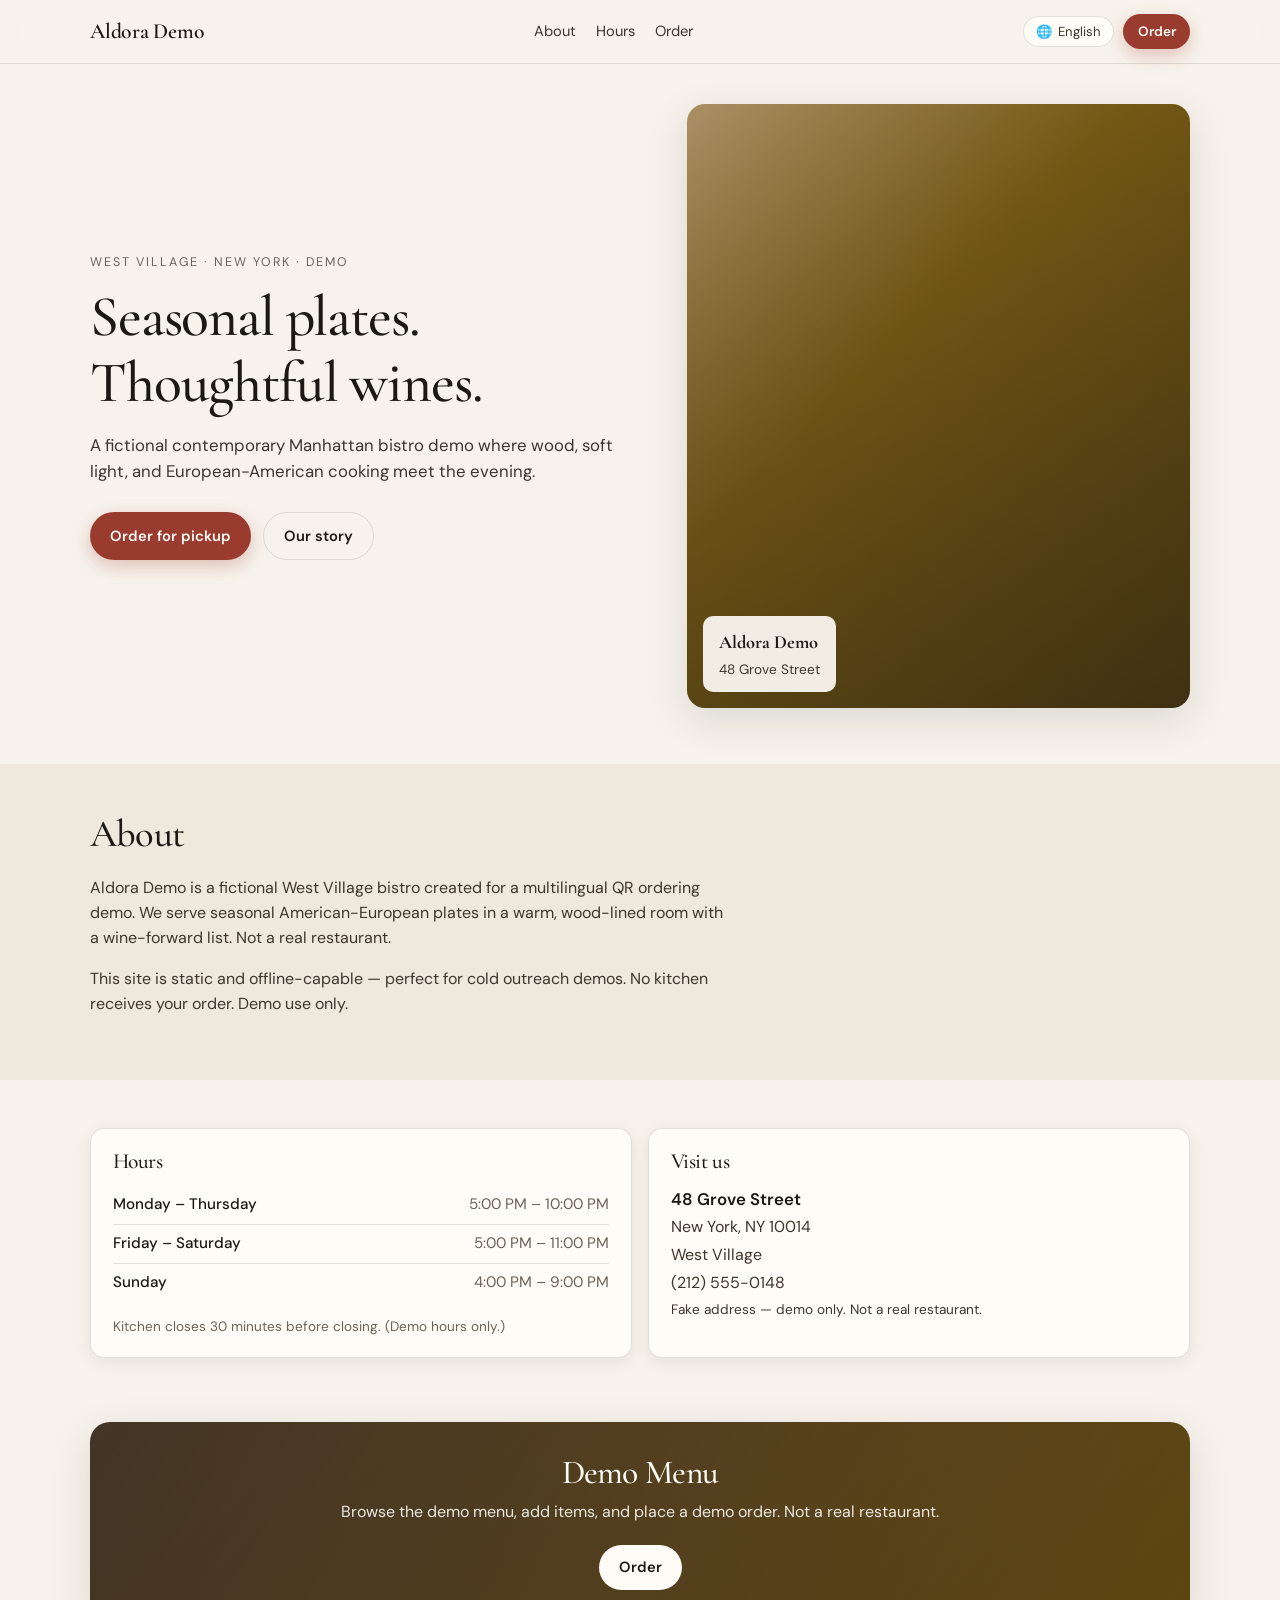
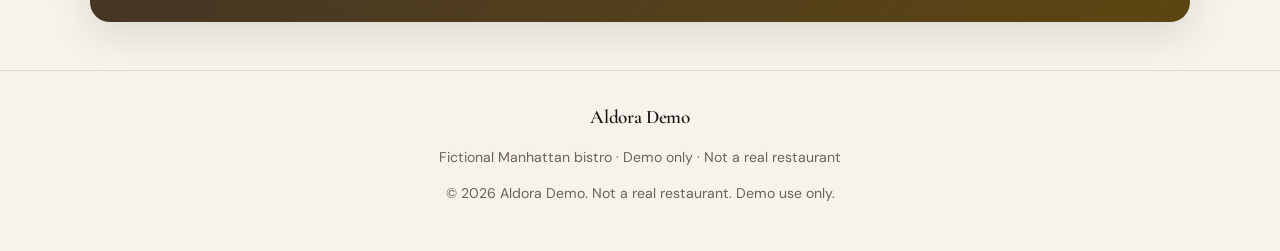
==== index.html @ 65ff81cb "Add Aldora Demo western restaurant QR order preview" ====
<!DOCTYPE html>
<html lang="en">
  <head>
    <meta charset="UTF-8" />
    <meta name="viewport" content="width=device-width, initial-scale=1, viewport-fit=cover" />
    <meta name="description" content="Aldora Demo — fictional Manhattan bistro demo. Seasonal American-European plates, wine-forward. Multilingual QR ordering demo. Not a real restaurant." />
    <title>Aldora Demo — Manhattan Bistro Demo</title>
    <link rel="preconnect" href="https://fonts.googleapis.com" />
    <link rel="preconnect" href="https://fonts.gstatic.com" crossorigin />
    <link href="https://fonts.googleapis.com/css2?family=Cormorant+Garamond:wght@500;600;700&family=DM+Sans:ital,opsz,wght@0,9..40,400;0,9..40,500;0,9..40,600;0,9..40,700;1,9..40,400&display=swap" rel="stylesheet" />
    <link rel="stylesheet" href="styles.css" />
  </head>
  <body data-title-key="meta.title">
    <header class="site-header">
      <div class="container">
        <a class="brand" href="index.html" data-i18n="nav.brand">Aldora Demo</a>
        <nav class="nav-links" aria-label="Primary">
          <a href="#about" data-i18n="nav.about">About</a>
          <a href="#hours" data-i18n="nav.hours">Hours</a>
          <a href="order.html" data-i18n="nav.order">Order</a>
        </nav>
        <div class="header-actions">
          <div class="lang-switcher">
            <button type="button" class="lang-toggle" data-lang-toggle aria-haspopup="listbox">
              <span aria-hidden="true">🌐</span>
              <span data-lang-current>English</span>
            </button>
            <div class="lang-menu" role="listbox">
              <button type="button" data-lang="en" role="option">English</button>
              <button type="button" data-lang="zh" role="option">中文</button>
              <button type="button" data-lang="ko" role="option">한국어</button>
              <button type="button" data-lang="fr" role="option">Français</button>
            </div>
          </div>
          <a class="btn btn-primary btn-sm" href="order.html" data-i18n="nav.order">Order</a>
        </div>
      </div>
    </header>

    <main>
      <section class="hero">
        <div class="container hero-grid">
          <div>
            <p class="hero-eyebrow" data-i18n="hero.eyebrow">West Village · New York · Demo</p>
            <h1 data-i18n="hero.title">Seasonal plates. Thoughtful wines.</h1>
            <p class="hero-sub" data-i18n="hero.subtitle">
              A fictional contemporary Manhattan bistro demo where wood, soft light, and European-American cooking meet the evening.
            </p>
            <div class="hero-ctas">
              <a class="btn btn-primary" href="order.html" data-i18n="hero.cta">Order for pickup</a>
              <a class="btn btn-secondary" href="#about" data-i18n="hero.secondary">Our story</a>
            </div>
          </div>
          <div class="hero-visual" aria-hidden="true">
            <img
              src="https://images.unsplash.com/photo-1414235077428-338989a2e8c0?w=800&h=1000&fit=crop&q=80"
              alt=""
              onerror="this.style.display='none'"
            />
            <div class="hero-badge">
              <strong data-i18n="nav.brand">Aldora Demo</strong>
              <span>48 Grove Street</span>
            </div>
          </div>
        </div>
      </section>

      <section class="section section-alt" id="about">
        <div class="container">
          <h2 class="section-title" data-i18n="about.title">About</h2>
          <p class="lead" data-i18n="about.p1">
            Aldora Demo is a fictional West Village bistro created for a multilingual QR ordering demo. We serve seasonal American-European plates in a warm, wood-lined room with a wine-forward list. Not a real restaurant.
          </p>
          <p class="lead" data-i18n="about.p2">
            This site is static and offline-capable — perfect for cold outreach demos. No kitchen receives your order. Demo use only.
          </p>
        </div>
      </section>

      <section class="section" id="hours">
        <div class="container cards-2">
          <div class="info-card">
            <h3 data-i18n="hours.title">Hours</h3>
            <ul class="hours-list">
              <li>
                <span class="day" data-i18n="hours.monThu">Monday – Thursday</span>
                <span class="time" data-i18n="hours.monThuTime">5:00 PM – 10:00 PM</span>
              </li>
              <li>
                <span class="day" data-i18n="hours.friSat">Friday – Saturday</span>
                <span class="time" data-i18n="hours.friSatTime">5:00 PM – 11:00 PM</span>
              </li>
              <li>
                <span class="day" data-i18n="hours.sun">Sunday</span>
                <span class="time" data-i18n="hours.sunTime">4:00 PM – 9:00 PM</span>
              </li>
            </ul>
            <p class="note" data-i18n="hours.note">Kitchen closes 30 minutes before closing. (Demo hours only.)</p>
          </div>
          <div class="info-card address-block" id="visit">
            <h3 data-i18n="location.title">Visit us</h3>
            <p class="street" data-i18n="location.address">48 Grove Street</p>
            <p data-i18n="location.city">New York, NY 10014</p>
            <p data-i18n="location.neighborhood">West Village</p>
            <p data-i18n="location.phone">(212) 555-0148</p>
            <p class="note" data-i18n="location.disclaimer">Fake address — demo only. Not a real restaurant.</p>
          </div>
        </div>
      </section>

      <section class="container">
        <div class="cta-band">
          <h2 data-i18n="orderPage.title">Demo Menu</h2>
          <p data-i18n="orderPage.subtitle">Browse the demo menu, add items, and place a demo order. Not a real restaurant.</p>
          <a class="btn btn-primary" href="order.html" data-i18n="nav.order">Order</a>
        </div>
      </section>
    </main>

    <footer class="site-footer">
      <div class="container">
        <span class="brand" data-i18n="nav.brand">Aldora Demo</span>
        <p data-i18n="footer.tagline">Fictional Manhattan bistro · Demo only · Not a real restaurant</p>
        <p data-i18n="footer.rights">© 2026 Aldora Demo. Not a real restaurant. Demo use only.</p>
      </div>
    </footer>

    <script src="i18n.js"></script>
    <script src="app.js"></script>
  </body>
</html>
---- styles.css ----
/* Aldora Demo — elegant warm neutrals, mobile-first */
:root {
  --cream: #f7f3ec;
  --cream-dark: #efe8dc;
  --sand: #e4d9c8;
  --wood: #8b6914;
  --wood-deep: #5c4510;
  --ink: #1c1814;
  --ink-soft: #3d362e;
  --muted: #6b6258;
  --line: rgba(28, 24, 20, 0.12);
  --white: #fffcf7;
  --accent: #9a3b2f;
  --accent-hover: #7d2f25;
  --success: #2f5d3a;
  --shadow: 0 12px 40px rgba(28, 24, 20, 0.12);
  --shadow-sm: 0 4px 16px rgba(28, 24, 20, 0.08);
  --radius: 14px;
  --radius-sm: 10px;
  --font-serif: "Cormorant Garamond", "Times New Roman", Georgia, serif;
  --font-sans: "DM Sans", system-ui, -apple-system, Segoe UI, Roboto, sans-serif;
  --header-h: 64px;
  --safe-bottom: env(safe-area-inset-bottom, 0px);
}

*,
*::before,
*::after {
  box-sizing: border-box;
}

html {
  scroll-behavior: smooth;
}

body {
  margin: 0;
  font-family: var(--font-sans);
  font-size: 16px;
  line-height: 1.55;
  color: var(--ink);
  background: var(--cream);
  -webkit-font-smoothing: antialiased;
}

img {
  max-width: 100%;
  display: block;
}

a {
  color: inherit;
  text-decoration: none;
}

button {
  font-family: inherit;
  cursor: pointer;
}

h1,
h2,
h3,
.serif {
  font-family: var(--font-serif);
  font-weight: 500;
  letter-spacing: -0.02em;
  line-height: 1.15;
}

.container {
  width: min(1100px, calc(100% - 2rem));
  margin-inline: auto;
}

/* Header */
.site-header {
  position: sticky;
  top: 0;
  z-index: 40;
  height: var(--header-h);
  display: flex;
  align-items: center;
  background: rgba(247, 243, 236, 0.88);
  backdrop-filter: blur(12px);
  border-bottom: 1px solid var(--line);
}

.site-header .container {
  display: flex;
  align-items: center;
  justify-content: space-between;
  gap: 1rem;
  width: min(1100px, calc(100% - 2rem));
}

.brand {
  font-family: var(--font-serif);
  font-size: 1.35rem;
  font-weight: 600;
  letter-spacing: -0.01em;
  color: var(--ink);
}

.brand span {
  color: var(--accent);
}

.nav-links {
  display: none;
  gap: 1.25rem;
  align-items: center;
  font-size: 0.92rem;
  color: var(--ink-soft);
}

.nav-links a:hover {
  color: var(--accent);
}

.header-actions {
  display: flex;
  align-items: center;
  gap: 0.6rem;
}

.btn {
  display: inline-flex;
  align-items: center;
  justify-content: center;
  gap: 0.4rem;
  border: none;
  border-radius: 999px;
  padding: 0.7rem 1.25rem;
  font-size: 0.92rem;
  font-weight: 600;
  transition: transform 0.15s ease, background 0.15s ease, box-shadow 0.15s ease;
}

.btn:active {
  transform: scale(0.98);
}

.btn-primary {
  background: var(--accent);
  color: var(--white);
  box-shadow: 0 6px 18px rgba(154, 59, 47, 0.28);
}

.btn-primary:hover {
  background: var(--accent-hover);
}

.btn-secondary {
  background: transparent;
  color: var(--ink);
  border: 1px solid var(--line);
}

.btn-secondary:hover {
  background: var(--cream-dark);
}

.btn-ghost {
  background: transparent;
  color: var(--ink-soft);
  padding: 0.5rem 0.75rem;
}

.btn-sm {
  padding: 0.45rem 0.9rem;
  font-size: 0.85rem;
}

.btn:disabled {
  opacity: 0.45;
  cursor: not-allowed;
  transform: none;
}

/* Language switcher */
.lang-switcher {
  position: relative;
}

.lang-toggle {
  display: inline-flex;
  align-items: center;
  gap: 0.35rem;
  border: 1px solid var(--line);
  background: var(--white);
  border-radius: 999px;
  padding: 0.4rem 0.75rem;
  font-size: 0.82rem;
  color: var(--ink-soft);
}

.lang-toggle:hover {
  border-color: var(--sand);
}

.lang-menu {
  display: none;
  position: absolute;
  right: 0;
  top: calc(100% + 6px);
  min-width: 140px;
  background: var(--white);
  border: 1px solid var(--line);
  border-radius: var(--radius-sm);
  box-shadow: var(--shadow-sm);
  padding: 0.35rem;
  z-index: 50;
}

.lang-menu.is-open {
  display: block;
}

.lang-menu button {
  width: 100%;
  text-align: left;
  border: none;
  background: transparent;
  padding: 0.55rem 0.7rem;
  border-radius: 8px;
  font-size: 0.88rem;
  color: var(--ink);
}

.lang-menu button:hover,
.lang-menu button.is-active {
  background: var(--cream-dark);
  color: var(--accent);
}

/* Hero */
.hero {
  position: relative;
  padding: 2.5rem 0 3.5rem;
  overflow: hidden;
}

.hero-grid {
  display: grid;
  gap: 2rem;
  align-items: center;
}

.hero-eyebrow {
  font-size: 0.78rem;
  text-transform: uppercase;
  letter-spacing: 0.16em;
  color: var(--muted);
  margin: 0 0 0.75rem;
}

.hero h1 {
  font-size: clamp(2.4rem, 7vw, 3.6rem);
  margin: 0 0 1rem;
  color: var(--ink);
}

.hero-sub {
  color: var(--ink-soft);
  font-size: 1.05rem;
  max-width: 34rem;
  margin: 0 0 1.75rem;
}

.hero-ctas {
  display: flex;
  flex-wrap: wrap;
  gap: 0.75rem;
}

.hero-visual {
  position: relative;
  border-radius: calc(var(--radius) + 4px);
  overflow: hidden;
  aspect-ratio: 4 / 5;
  background:
    linear-gradient(160deg, rgba(28, 24, 20, 0.15), rgba(28, 24, 20, 0.45)),
    linear-gradient(135deg, #c4a574 0%, #8b6914 40%, #5c4510 100%);
  box-shadow: var(--shadow);
}

.hero-visual img {
  width: 100%;
  height: 100%;
  object-fit: cover;
}

.hero-badge {
  position: absolute;
  left: 1rem;
  bottom: 1rem;
  background: rgba(255, 252, 247, 0.92);
  backdrop-filter: blur(8px);
  padding: 0.75rem 1rem;
  border-radius: var(--radius-sm);
  font-size: 0.85rem;
  color: var(--ink-soft);
  max-width: 12rem;
}

.hero-badge strong {
  display: block;
  font-family: var(--font-serif);
  font-size: 1.15rem;
  color: var(--ink);
  margin-bottom: 0.15rem;
}

/* Sections */
.section {
  padding: 3rem 0;
}

.section-alt {
  background: var(--cream-dark);
}

.section-title {
  font-size: clamp(1.8rem, 4vw, 2.4rem);
  margin: 0 0 1.25rem;
}

.lead {
  color: var(--ink-soft);
  max-width: 40rem;
  margin: 0 0 1rem;
}

.cards-2 {
  display: grid;
  gap: 1rem;
}

.info-card {
  background: var(--white);
  border: 1px solid var(--line);
  border-radius: var(--radius);
  padding: 1.25rem 1.35rem;
  box-shadow: var(--shadow-sm);
}

.info-card h3 {
  margin: 0 0 0.75rem;
  font-size: 1.35rem;
}

.hours-list {
  list-style: none;
  margin: 0;
  padding: 0;
}

.hours-list li {
  display: flex;
  justify-content: space-between;
  gap: 1rem;
  padding: 0.45rem 0;
  border-bottom: 1px solid var(--line);
  font-size: 0.95rem;
}

.hours-list li:last-child {
  border-bottom: none;
}

.hours-list .day {
  color: var(--ink);
  font-weight: 500;
}

.hours-list .time {
  color: var(--muted);
  text-align: right;
}

.note {
  margin: 0.85rem 0 0;
  font-size: 0.85rem;
  color: var(--muted);
}

.address-block p {
  margin: 0.2rem 0;
  color: var(--ink-soft);
}

.address-block .street {
  font-weight: 600;
  color: var(--ink);
  font-size: 1.05rem;
}

/* CTA band */
.cta-band {
  margin: 1rem 0 3rem;
  background:
    linear-gradient(120deg, rgba(28, 24, 20, 0.72), rgba(92, 69, 16, 0.55)),
    linear-gradient(135deg, #a67c52, #5c4510);
  color: var(--white);
  border-radius: calc(var(--radius) + 6px);
  padding: 2rem 1.5rem;
  text-align: center;
  box-shadow: var(--shadow);
}

.cta-band h2 {
  margin: 0 0 0.5rem;
  font-size: clamp(1.6rem, 4vw, 2.1rem);
}

.cta-band p {
  margin: 0 0 1.25rem;
  opacity: 0.9;
}

.cta-band .btn-primary {
  background: var(--white);
  color: var(--ink);
  box-shadow: none;
}

.cta-band .btn-primary:hover {
  background: var(--cream);
}

/* Footer */
.site-footer {
  border-top: 1px solid var(--line);
  padding: 2rem 0 calc(2rem + var(--safe-bottom));
  text-align: center;
  color: var(--muted);
  font-size: 0.88rem;
}

.site-footer .brand {
  display: block;
  margin-bottom: 0.35rem;
  font-size: 1.2rem;
}

/* ========== Order page ========== */
.order-header-extra {
  gap: 0.5rem;
}

.cart-fab {
  position: relative;
  border: 1px solid var(--line);
  background: var(--white);
  border-radius: 999px;
  padding: 0.45rem 0.85rem;
  font-size: 0.85rem;
  font-weight: 600;
  color: var(--ink);
  display: inline-flex;
  align-items: center;
  gap: 0.4rem;
}

.cart-badge {
  min-width: 1.35rem;
  height: 1.35rem;
  padding: 0 0.35rem;
  border-radius: 999px;
  background: var(--accent);
  color: var(--white);
  font-size: 0.72rem;
  display: inline-flex;
  align-items: center;
  justify-content: center;
}

.order-hero {
  padding: 1.5rem 0 0.5rem;
}

.order-hero h1 {
  font-size: clamp(1.8rem, 5vw, 2.4rem);
  margin: 0.35rem 0 0.4rem;
}

.order-hero p {
  margin: 0;
  color: var(--muted);
}

.back-link {
  display: inline-flex;
  font-size: 0.88rem;
  color: var(--muted);
  margin-bottom: 0.25rem;
}

.back-link:hover {
  color: var(--accent);
}

.category-nav {
  position: sticky;
  top: var(--header-h);
  z-index: 30;
  background: rgba(247, 243, 236, 0.94);
  backdrop-filter: blur(10px);
  border-bottom: 1px solid var(--line);
  margin: 1rem 0 0;
  overflow-x: auto;
  -webkit-overflow-scrolling: touch;
  scrollbar-width: none;
}

.category-nav::-webkit-scrollbar {
  display: none;
}

.category-nav .container {
  display: flex;
  gap: 0.4rem;
  padding: 0.65rem 0;
  width: min(1100px, calc(100% - 2rem));
}

.cat-chip {
  flex: 0 0 auto;
  border: 1px solid var(--line);
  background: var(--white);
  color: var(--ink-soft);
  border-radius: 999px;
  padding: 0.45rem 0.9rem;
  font-size: 0.85rem;
  font-weight: 500;
  white-space: nowrap;
}

.cat-chip.is-active,
.cat-chip:hover {
  background: var(--ink);
  color: var(--white);
  border-color: var(--ink);
}

.menu-section {
  padding: 1.5rem 0 0.5rem;
}

.menu-section h2 {
  font-size: 1.55rem;
  margin: 0 0 1rem;
  padding-top: 0.5rem;
}

.menu-grid {
  display: grid;
  gap: 1rem;
}

.menu-card {
  display: grid;
  grid-template-columns: 96px 1fr;
  gap: 0.9rem;
  background: var(--white);
  border: 1px solid var(--line);
  border-radius: var(--radius);
  overflow: hidden;
  box-shadow: var(--shadow-sm);
  align-items: stretch;
}

.menu-card-media {
  position: relative;
  min-height: 96px;
  background: linear-gradient(145deg, #d4c4a8, #8b6914 60%, #4a3720);
}

.menu-card-media img {
  width: 100%;
  height: 100%;
  object-fit: cover;
  position: absolute;
  inset: 0;
}

.menu-card-body {
  padding: 0.85rem 0.9rem 0.85rem 0;
  display: flex;
  flex-direction: column;
  gap: 0.35rem;
}

.menu-card-body h3 {
  margin: 0;
  font-size: 1.15rem;
}

.menu-card-desc {
  margin: 0;
  font-size: 0.85rem;
  color: var(--muted);
  flex: 1;
}

.menu-card-row {
  display: flex;
  align-items: center;
  justify-content: space-between;
  gap: 0.5rem;
  margin-top: 0.25rem;
}

.price {
  font-weight: 700;
  color: var(--ink);
  font-variant-numeric: tabular-nums;
}

/* Cart drawer */
.cart-overlay {
  position: fixed;
  inset: 0;
  background: rgba(28, 24, 20, 0.45);
  opacity: 0;
  pointer-events: none;
  transition: opacity 0.2s ease;
  z-index: 60;
}

.cart-overlay.is-open {
  opacity: 1;
  pointer-events: auto;
}

.cart-drawer {
  position: fixed;
  top: 0;
  right: 0;
  height: 100%;
  width: min(400px, 100%);
  background: var(--cream);
  box-shadow: var(--shadow);
  transform: translateX(100%);
  transition: transform 0.25s ease;
  z-index: 70;
  display: flex;
  flex-direction: column;
}

.cart-drawer.is-open {
  transform: translateX(0);
}

.cart-drawer-header {
  display: flex;
  align-items: center;
  justify-content: space-between;
  padding: 1rem 1.15rem;
  border-bottom: 1px solid var(--line);
}

.cart-drawer-header h2 {
  margin: 0;
  font-size: 1.4rem;
}

.cart-items {
  flex: 1;
  overflow-y: auto;
  padding: 1rem 1.15rem;
}

.cart-empty {
  text-align: center;
  padding: 2.5rem 1rem;
  color: var(--muted);
}

.cart-empty p {
  margin: 0.35rem 0;
}

.cart-line {
  display: grid;
  grid-template-columns: 1fr auto;
  gap: 0.5rem 0.75rem;
  padding: 0.85rem 0;
  border-bottom: 1px solid var(--line);
}

.cart-line-name {
  font-weight: 600;
  font-size: 0.95rem;
}

.cart-line-price {
  font-variant-numeric: tabular-nums;
  font-weight: 600;
}

.cart-line-controls {
  grid-column: 1 / -1;
  display: flex;
  align-items: center;
  gap: 0.5rem;
}

.qty-btn {
  width: 32px;
  height: 32px;
  border-radius: 8px;
  border: 1px solid var(--line);
  background: var(--white);
  font-size: 1rem;
  line-height: 1;
  color: var(--ink);
}

.qty-btn:hover {
  background: var(--cream-dark);
}

.qty-val {
  min-width: 1.5rem;
  text-align: center;
  font-weight: 600;
  font-variant-numeric: tabular-nums;
}

.cart-footer {
  border-top: 1px solid var(--line);
  padding: 1rem 1.15rem calc(1rem + var(--safe-bottom));
  background: var(--white);
}

.totals {
  display: grid;
  gap: 0.35rem;
  margin-bottom: 1rem;
  font-size: 0.92rem;
}

.totals-row {
  display: flex;
  justify-content: space-between;
  color: var(--muted);
}

.totals-row.total {
  color: var(--ink);
  font-weight: 700;
  font-size: 1.05rem;
  margin-top: 0.25rem;
  padding-top: 0.5rem;
  border-top: 1px solid var(--line);
}

.cart-actions {
  display: grid;
  gap: 0.5rem;
}

/* Modal / toast */
.modal-overlay {
  position: fixed;
  inset: 0;
  background: rgba(28, 24, 20, 0.5);
  display: flex;
  align-items: flex-end;
  justify-content: center;
  padding: 1rem;
  opacity: 0;
  pointer-events: none;
  transition: opacity 0.2s ease;
  z-index: 80;
}

.modal-overlay.is-open {
  opacity: 1;
  pointer-events: auto;
}

.modal {
  width: min(420px, 100%);
  background: var(--white);
  border-radius: var(--radius);
  padding: 1.5rem 1.35rem;
  box-shadow: var(--shadow);
  transform: translateY(16px);
  transition: transform 0.2s ease;
  margin-bottom: var(--safe-bottom);
}

.modal-overlay.is-open .modal {
  transform: translateY(0);
}

.modal-icon {
  width: 48px;
  height: 48px;
  border-radius: 50%;
  background: var(--cream-dark);
  display: grid;
  place-items: center;
  font-size: 1.4rem;
  margin-bottom: 0.85rem;
}

.modal h3 {
  margin: 0 0 0.5rem;
  font-size: 1.45rem;
}

.modal-message {
  font-weight: 600;
  color: var(--accent);
  margin: 0 0 0.5rem;
}

.modal-detail {
  margin: 0 0 1.25rem;
  color: var(--muted);
  font-size: 0.92rem;
}

.toast {
  position: fixed;
  left: 50%;
  bottom: calc(1.25rem + var(--safe-bottom));
  transform: translateX(-50%) translateY(120%);
  background: var(--ink);
  color: var(--white);
  padding: 0.7rem 1.1rem;
  border-radius: 999px;
  font-size: 0.88rem;
  font-weight: 500;
  z-index: 90;
  transition: transform 0.25s ease;
  white-space: nowrap;
  max-width: calc(100% - 2rem);
  overflow: hidden;
  text-overflow: ellipsis;
}

.toast.is-show {
  transform: translateX(-50%) translateY(0);
}

.order-page-bottom {
  height: 2rem;
  padding-bottom: var(--safe-bottom);
}

/* Desktop */
@media (min-width: 720px) {
  .nav-links {
    display: flex;
  }

  .hero-grid {
    grid-template-columns: 1.05fr 0.95fr;
    gap: 2.5rem;
  }

  .hero-visual {
    aspect-ratio: 5 / 6;
  }

  .cards-2 {
    grid-template-columns: 1fr 1fr;
  }

  .menu-grid {
    grid-template-columns: 1fr 1fr;
  }

  .menu-card {
    grid-template-columns: 120px 1fr;
  }

  .menu-card-media {
    min-height: 120px;
  }

  .modal-overlay {
    align-items: center;
  }
}

@media (min-width: 960px) {
  .menu-grid {
    grid-template-columns: 1fr 1fr 1fr;
  }
}
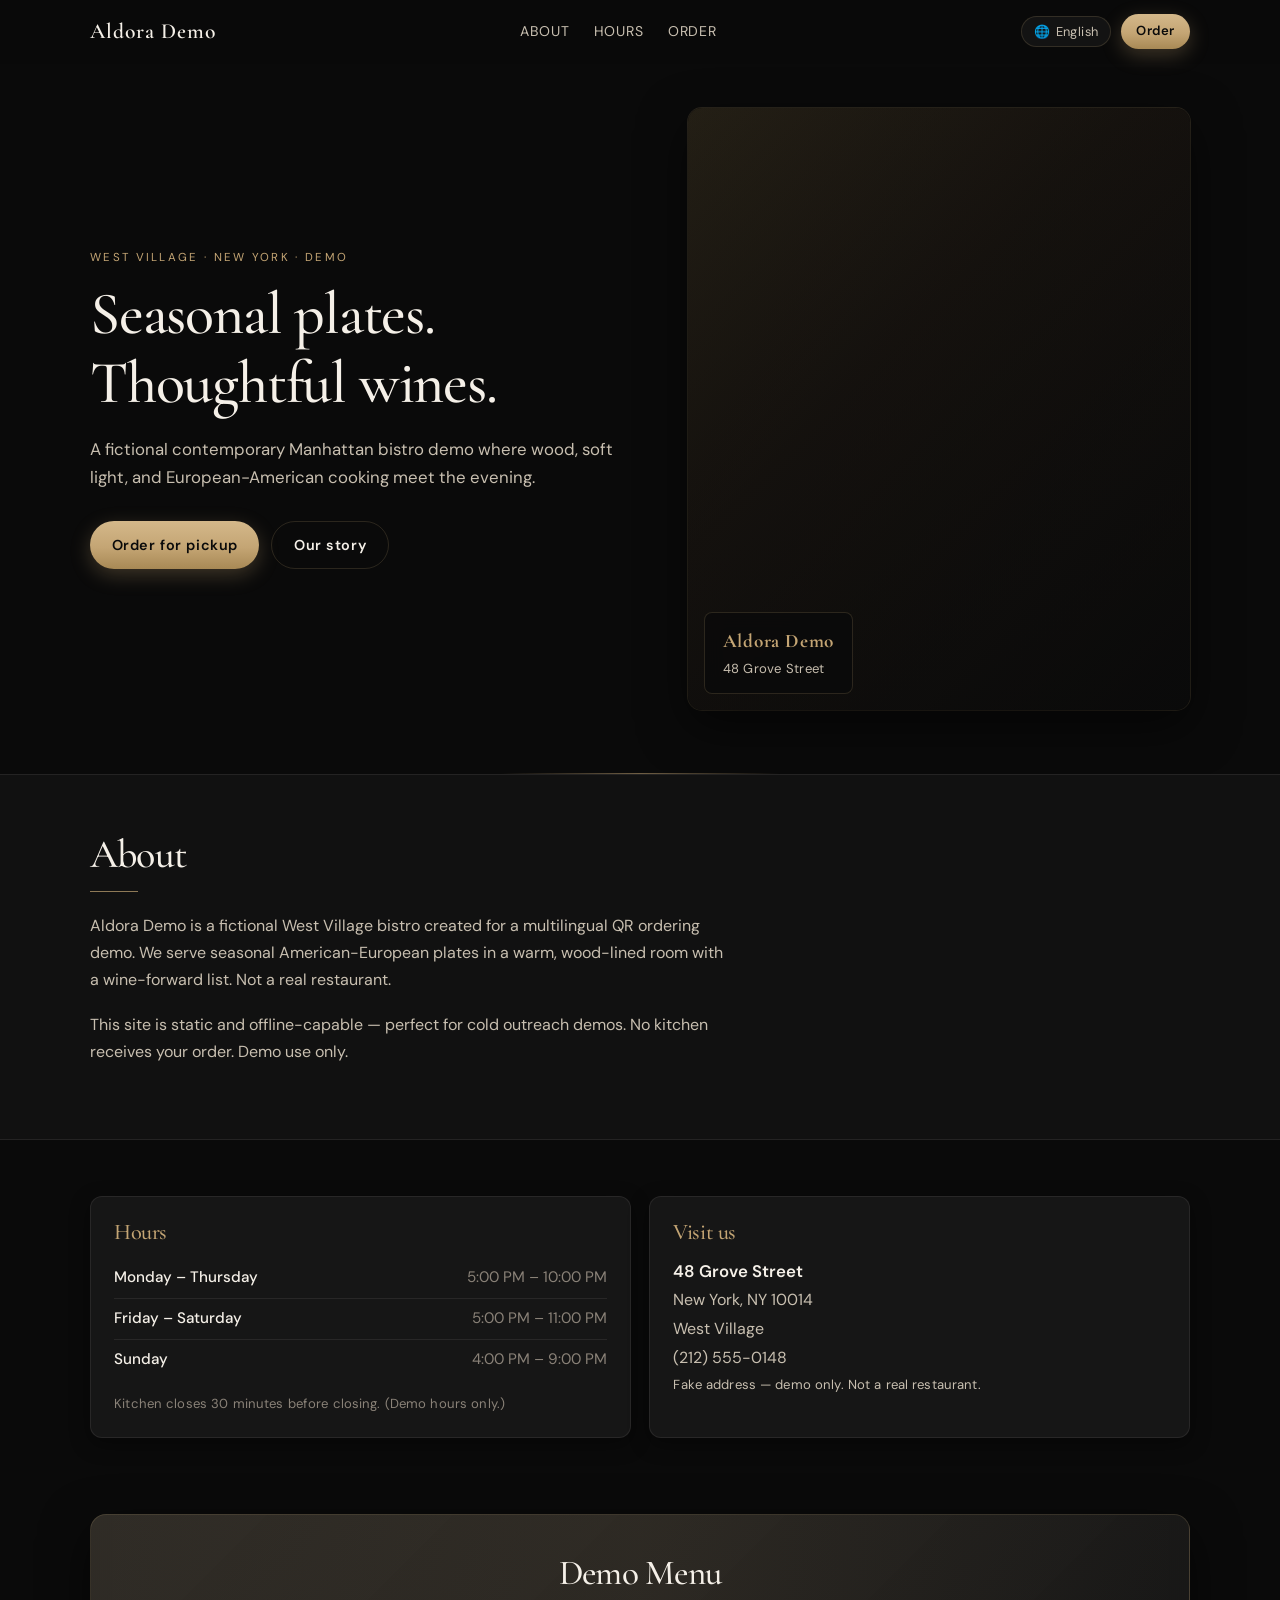
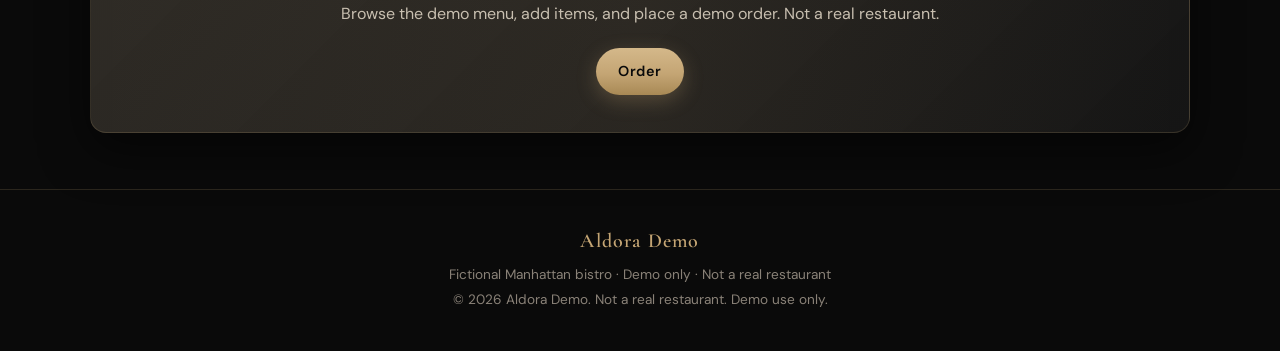
==== commit 8f02e698: "Restyle Aldora Demo: black luxury night theme with premium interactions" ====
--- a/index.html
+++ b/index.html
@@ -11,7 +11,7 @@
     <link rel="stylesheet" href="styles.css" />
   </head>
   <body data-title-key="meta.title">
-    <header class="site-header">
+    <header class="site-header" data-site-header>
       <div class="container">
         <a class="brand" href="index.html" data-i18n="nav.brand">Aldora Demo</a>
         <nav class="nav-links" aria-label="Primary">
@@ -40,7 +40,7 @@
     <main>
       <section class="hero">
         <div class="container hero-grid">
-          <div>
+          <div class="hero-copy" data-hero-copy>
             <p class="hero-eyebrow" data-i18n="hero.eyebrow">West Village · New York · Demo</p>
             <h1 data-i18n="hero.title">Seasonal plates. Thoughtful wines.</h1>
             <p class="hero-sub" data-i18n="hero.subtitle">
@@ -51,10 +51,11 @@
               <a class="btn btn-secondary" href="#about" data-i18n="hero.secondary">Our story</a>
             </div>
           </div>
-          <div class="hero-visual" aria-hidden="true">
+          <div class="hero-visual" data-hero-visual aria-hidden="true">
             <img
               src="https://images.unsplash.com/photo-1414235077428-338989a2e8c0?w=800&h=1000&fit=crop&q=80"
               alt=""
+              data-hero-img
               onerror="this.style.display='none'"
             />
             <div class="hero-badge">
@@ -65,7 +66,7 @@
         </div>
       </section>
 
-      <section class="section section-alt" id="about">
+      <section class="section section-alt reveal" id="about" data-reveal>
         <div class="container">
           <h2 class="section-title" data-i18n="about.title">About</h2>
           <p class="lead" data-i18n="about.p1">
@@ -77,7 +78,7 @@
         </div>
       </section>
 
-      <section class="section" id="hours">
+      <section class="section reveal" id="hours" data-reveal>
         <div class="container cards-2">
           <div class="info-card">
             <h3 data-i18n="hours.title">Hours</h3>
@@ -108,7 +109,7 @@
         </div>
       </section>
 
-      <section class="container">
+      <section class="container reveal" data-reveal>
         <div class="cta-band">
           <h2 data-i18n="orderPage.title">Demo Menu</h2>
           <p data-i18n="orderPage.subtitle">Browse the demo menu, add items, and place a demo order. Not a real restaurant.</p>
--- a/styles.css
+++ b/styles.css
@@ -1,26 +1,34 @@
-/* Aldora Demo — elegant warm neutrals, mobile-first */
+/* Aldora Demo — black luxury / high-end steakhouse night mood */
 :root {
-  --cream: #f7f3ec;
-  --cream-dark: #efe8dc;
-  --sand: #e4d9c8;
-  --wood: #8b6914;
-  --wood-deep: #5c4510;
-  --ink: #1c1814;
-  --ink-soft: #3d362e;
-  --muted: #6b6258;
-  --line: rgba(28, 24, 20, 0.12);
-  --white: #fffcf7;
-  --accent: #9a3b2f;
-  --accent-hover: #7d2f25;
-  --success: #2f5d3a;
-  --shadow: 0 12px 40px rgba(28, 24, 20, 0.12);
-  --shadow-sm: 0 4px 16px rgba(28, 24, 20, 0.08);
-  --radius: 14px;
-  --radius-sm: 10px;
+  --bg: #0a0a0a;
+  --bg-elevated: #111111;
+  --bg-card: #161616;
+  --bg-card-hover: #1a1a1a;
+  --charcoal: #1c1c1c;
+  --ink: #f5f0e8;
+  --ink-soft: #c8bfb0;
+  --muted: #8a8278;
+  --ivory: #f5f0e8;
+  --gold: #c4a574;
+  --gold-bright: #d4af37;
+  --gold-dim: rgba(196, 165, 116, 0.35);
+  --gold-glow: rgba(196, 165, 116, 0.22);
+  --line: rgba(196, 165, 116, 0.18);
+  --line-subtle: rgba(245, 240, 232, 0.08);
+  --accent: #c4a574;
+  --accent-hover: #d4af37;
+  --success: #6b9b7a;
+  --shadow: 0 16px 48px rgba(0, 0, 0, 0.55);
+  --shadow-sm: 0 6px 20px rgba(0, 0, 0, 0.4);
+  --shadow-gold: 0 0 0 1px rgba(196, 165, 116, 0.35), 0 8px 28px rgba(196, 165, 116, 0.12);
+  --radius: 12px;
+  --radius-sm: 8px;
   --font-serif: "Cormorant Garamond", "Times New Roman", Georgia, serif;
   --font-sans: "DM Sans", system-ui, -apple-system, Segoe UI, Roboto, sans-serif;
   --header-h: 64px;
   --safe-bottom: env(safe-area-inset-bottom, 0px);
+  --ease-out: cubic-bezier(0.22, 1, 0.36, 1);
+  --reveal-duration: 420ms;
 }
 
 *,
@@ -39,7 +47,7 @@
   font-size: 16px;
   line-height: 1.55;
   color: var(--ink);
-  background: var(--cream);
+  background: var(--bg);
   -webkit-font-smoothing: antialiased;
 }
 
@@ -51,6 +59,23 @@
 a {
   color: inherit;
   text-decoration: none;
+}
+
+/* Subtle link underline animation for nav / text links */
+.nav-links a,
+.back-link {
+  position: relative;
+  background-image: linear-gradient(var(--gold), var(--gold));
+  background-position: 0 100%;
+  background-repeat: no-repeat;
+  background-size: 0 1px;
+  transition: background-size 0.35s var(--ease-out), color 0.25s ease;
+}
+
+.nav-links a:hover,
+.back-link:hover {
+  color: var(--gold);
+  background-size: 100% 1px;
 }
 
 button {
@@ -66,6 +91,7 @@
   font-weight: 500;
   letter-spacing: -0.02em;
   line-height: 1.15;
+  color: var(--ivory);
 }
 
 .container {
@@ -73,7 +99,7 @@
   margin-inline: auto;
 }
 
-/* Header */
+/* ---------- Header ---------- */
 .site-header {
   position: sticky;
   top: 0;
@@ -81,9 +107,23 @@
   height: var(--header-h);
   display: flex;
   align-items: center;
-  background: rgba(247, 243, 236, 0.88);
-  backdrop-filter: blur(12px);
-  border-bottom: 1px solid var(--line);
+  background: rgba(10, 10, 10, 0.72);
+  backdrop-filter: blur(0px);
+  -webkit-backdrop-filter: blur(0px);
+  border-bottom: 1px solid transparent;
+  transition:
+    background 0.35s var(--ease-out),
+    border-color 0.35s var(--ease-out),
+    backdrop-filter 0.35s var(--ease-out),
+    box-shadow 0.35s var(--ease-out);
+}
+
+.site-header.is-scrolled {
+  background: rgba(10, 10, 10, 0.88);
+  backdrop-filter: blur(14px);
+  -webkit-backdrop-filter: blur(14px);
+  border-bottom-color: var(--line);
+  box-shadow: 0 8px 32px rgba(0, 0, 0, 0.35);
 }
 
 .site-header .container {
@@ -98,24 +138,27 @@
   font-family: var(--font-serif);
   font-size: 1.35rem;
   font-weight: 600;
-  letter-spacing: -0.01em;
-  color: var(--ink);
+  letter-spacing: 0.04em;
+  color: var(--ivory);
+  transition: color 0.25s ease;
+}
+
+.brand:hover {
+  color: var(--gold);
 }
 
 .brand span {
-  color: var(--accent);
+  color: var(--gold);
 }
 
 .nav-links {
   display: none;
-  gap: 1.25rem;
+  gap: 1.5rem;
   align-items: center;
-  font-size: 0.92rem;
+  font-size: 0.88rem;
+  letter-spacing: 0.06em;
+  text-transform: uppercase;
   color: var(--ink-soft);
-}
-
-.nav-links a:hover {
-  color: var(--accent);
 }
 
 .header-actions {
@@ -124,6 +167,7 @@
   gap: 0.6rem;
 }
 
+/* ---------- Buttons ---------- */
 .btn {
   display: inline-flex;
   align-items: center;
@@ -131,34 +175,43 @@
   gap: 0.4rem;
   border: none;
   border-radius: 999px;
-  padding: 0.7rem 1.25rem;
-  font-size: 0.92rem;
+  padding: 0.75rem 1.35rem;
+  font-size: 0.9rem;
   font-weight: 600;
-  transition: transform 0.15s ease, background 0.15s ease, box-shadow 0.15s ease;
+  letter-spacing: 0.04em;
+  transition:
+    transform 0.2s var(--ease-out),
+    background 0.25s ease,
+    box-shadow 0.25s ease,
+    border-color 0.25s ease,
+    color 0.25s ease;
 }
 
 .btn:active {
-  transform: scale(0.98);
+  transform: scale(0.97);
 }
 
 .btn-primary {
-  background: var(--accent);
-  color: var(--white);
-  box-shadow: 0 6px 18px rgba(154, 59, 47, 0.28);
+  background: linear-gradient(180deg, #d4b88a 0%, var(--gold) 55%, #a88955 100%);
+  color: #0a0a0a;
+  box-shadow: 0 6px 20px rgba(196, 165, 116, 0.28);
 }
 
 .btn-primary:hover {
-  background: var(--accent-hover);
+  background: linear-gradient(180deg, #e0c898 0%, var(--gold-bright) 55%, var(--gold) 100%);
+  box-shadow: 0 8px 28px rgba(212, 175, 55, 0.35);
 }
 
 .btn-secondary {
   background: transparent;
-  color: var(--ink);
+  color: var(--ivory);
   border: 1px solid var(--line);
 }
 
 .btn-secondary:hover {
-  background: var(--cream-dark);
+  border-color: var(--gold);
+  color: var(--gold);
+  background: rgba(196, 165, 116, 0.06);
 }
 
 .btn-ghost {
@@ -167,18 +220,23 @@
   padding: 0.5rem 0.75rem;
 }
 
+.btn-ghost:hover {
+  color: var(--gold);
+}
+
 .btn-sm {
-  padding: 0.45rem 0.9rem;
-  font-size: 0.85rem;
+  padding: 0.45rem 0.95rem;
+  font-size: 0.82rem;
 }
 
 .btn:disabled {
-  opacity: 0.45;
+  opacity: 0.4;
   cursor: not-allowed;
   transform: none;
-}
-
-/* Language switcher */
+  box-shadow: none;
+}
+
+/* ---------- Language switcher ---------- */
 .lang-switcher {
   position: relative;
 }
@@ -188,33 +246,48 @@
   align-items: center;
   gap: 0.35rem;
   border: 1px solid var(--line);
-  background: var(--white);
+  background: rgba(22, 22, 22, 0.9);
   border-radius: 999px;
   padding: 0.4rem 0.75rem;
-  font-size: 0.82rem;
+  font-size: 0.8rem;
+  letter-spacing: 0.03em;
   color: var(--ink-soft);
+  transition: border-color 0.25s ease, color 0.25s ease, background 0.25s ease;
 }
 
 .lang-toggle:hover {
-  border-color: var(--sand);
+  border-color: var(--gold);
+  color: var(--gold);
 }
 
 .lang-menu {
   display: none;
   position: absolute;
   right: 0;
-  top: calc(100% + 6px);
-  min-width: 140px;
-  background: var(--white);
+  top: calc(100% + 8px);
+  min-width: 148px;
+  background: var(--bg-card);
   border: 1px solid var(--line);
   border-radius: var(--radius-sm);
-  box-shadow: var(--shadow-sm);
+  box-shadow: var(--shadow);
   padding: 0.35rem;
   z-index: 50;
+  animation: langFadeIn 0.2s var(--ease-out);
 }
 
 .lang-menu.is-open {
   display: block;
+}
+
+@keyframes langFadeIn {
+  from {
+    opacity: 0;
+    transform: translateY(-4px);
+  }
+  to {
+    opacity: 1;
+    transform: translateY(0);
+  }
 }
 
 .lang-menu button {
@@ -223,49 +296,75 @@
   border: none;
   background: transparent;
   padding: 0.55rem 0.7rem;
-  border-radius: 8px;
+  border-radius: 6px;
   font-size: 0.88rem;
-  color: var(--ink);
+  color: var(--ink-soft);
+  transition: background 0.15s ease, color 0.15s ease;
 }
 
 .lang-menu button:hover,
 .lang-menu button.is-active {
-  background: var(--cream-dark);
-  color: var(--accent);
-}
-
-/* Hero */
+  background: rgba(196, 165, 116, 0.1);
+  color: var(--gold);
+}
+
+/* ---------- Hero ---------- */
 .hero {
   position: relative;
-  padding: 2.5rem 0 3.5rem;
+  padding: 2.75rem 0 4rem;
   overflow: hidden;
+}
+
+.hero::after {
+  content: "";
+  position: absolute;
+  left: 50%;
+  bottom: 0;
+  width: min(280px, 40%);
+  height: 1px;
+  background: linear-gradient(90deg, transparent, var(--gold), transparent);
+  transform: translateX(-50%);
+  opacity: 0.55;
 }
 
 .hero-grid {
   display: grid;
-  gap: 2rem;
+  gap: 2.25rem;
   align-items: center;
 }
 
+.hero-copy {
+  opacity: 0;
+  transform: translateY(18px);
+  transition: opacity 0.7s var(--ease-out), transform 0.7s var(--ease-out);
+}
+
+.hero-copy.is-in {
+  opacity: 1;
+  transform: translateY(0);
+}
+
 .hero-eyebrow {
-  font-size: 0.78rem;
+  font-size: 0.72rem;
   text-transform: uppercase;
-  letter-spacing: 0.16em;
-  color: var(--muted);
-  margin: 0 0 0.75rem;
+  letter-spacing: 0.2em;
+  color: var(--gold);
+  margin: 0 0 0.85rem;
 }
 
 .hero h1 {
-  font-size: clamp(2.4rem, 7vw, 3.6rem);
-  margin: 0 0 1rem;
-  color: var(--ink);
+  font-size: clamp(2.5rem, 7vw, 3.75rem);
+  margin: 0 0 1.1rem;
+  color: var(--ivory);
+  font-weight: 500;
 }
 
 .hero-sub {
   color: var(--ink-soft);
   font-size: 1.05rem;
   max-width: 34rem;
-  margin: 0 0 1.75rem;
+  margin: 0 0 1.85rem;
+  line-height: 1.65;
 }
 
 .hero-ctas {
@@ -276,78 +375,124 @@
 
 .hero-visual {
   position: relative;
-  border-radius: calc(var(--radius) + 4px);
+  border-radius: calc(var(--radius) + 2px);
   overflow: hidden;
   aspect-ratio: 4 / 5;
   background:
-    linear-gradient(160deg, rgba(28, 24, 20, 0.15), rgba(28, 24, 20, 0.45)),
-    linear-gradient(135deg, #c4a574 0%, #8b6914 40%, #5c4510 100%);
-  box-shadow: var(--shadow);
+    linear-gradient(160deg, rgba(10, 10, 10, 0.2), rgba(10, 10, 10, 0.55)),
+    linear-gradient(135deg, #2a2418 0%, #1a1510 40%, #0a0a0a 100%);
+  box-shadow: var(--shadow), 0 0 0 1px var(--line);
+  will-change: transform;
 }
 
 .hero-visual img {
   width: 100%;
   height: 100%;
   object-fit: cover;
+  transform: scale(1.06);
+  transition: transform 0.1s linear;
+  filter: brightness(0.88) contrast(1.05);
 }
 
 .hero-badge {
   position: absolute;
   left: 1rem;
   bottom: 1rem;
-  background: rgba(255, 252, 247, 0.92);
-  backdrop-filter: blur(8px);
-  padding: 0.75rem 1rem;
+  background: rgba(10, 10, 10, 0.82);
+  backdrop-filter: blur(10px);
+  -webkit-backdrop-filter: blur(10px);
+  padding: 0.85rem 1.1rem;
   border-radius: var(--radius-sm);
-  font-size: 0.85rem;
+  border: 1px solid var(--line);
+  font-size: 0.82rem;
   color: var(--ink-soft);
-  max-width: 12rem;
+  max-width: 12.5rem;
+  letter-spacing: 0.02em;
 }
 
 .hero-badge strong {
   display: block;
   font-family: var(--font-serif);
-  font-size: 1.15rem;
-  color: var(--ink);
+  font-size: 1.2rem;
+  color: var(--gold);
   margin-bottom: 0.15rem;
-}
-
-/* Sections */
+  letter-spacing: 0.04em;
+}
+
+/* ---------- Sections + reveal ---------- */
 .section {
-  padding: 3rem 0;
+  padding: 3.5rem 0;
 }
 
 .section-alt {
-  background: var(--cream-dark);
+  background: var(--bg-elevated);
+  border-top: 1px solid var(--line-subtle);
+  border-bottom: 1px solid var(--line-subtle);
 }
 
 .section-title {
-  font-size: clamp(1.8rem, 4vw, 2.4rem);
-  margin: 0 0 1.25rem;
+  font-size: clamp(1.85rem, 4vw, 2.5rem);
+  margin: 0 0 0.35rem;
+}
+
+.section-title::after {
+  content: "";
+  display: block;
+  width: 48px;
+  height: 1px;
+  background: var(--gold);
+  margin-top: 0.85rem;
+  margin-bottom: 1.25rem;
+  opacity: 0.7;
 }
 
 .lead {
   color: var(--ink-soft);
   max-width: 40rem;
-  margin: 0 0 1rem;
+  margin: 0 0 1.1rem;
+  line-height: 1.7;
+}
+
+.reveal {
+  opacity: 0;
+  transform: translateY(22px);
+  transition:
+    opacity var(--reveal-duration) var(--ease-out),
+    transform var(--reveal-duration) var(--ease-out);
+}
+
+.reveal.is-visible {
+  opacity: 1;
+  transform: translateY(0);
 }
 
 .cards-2 {
   display: grid;
-  gap: 1rem;
+  gap: 1.15rem;
 }
 
 .info-card {
-  background: var(--white);
-  border: 1px solid var(--line);
+  background: var(--bg-card);
+  border: 1px solid var(--line-subtle);
   border-radius: var(--radius);
-  padding: 1.25rem 1.35rem;
+  padding: 1.4rem 1.45rem;
   box-shadow: var(--shadow-sm);
+  transition:
+    transform 0.35s var(--ease-out),
+    border-color 0.35s ease,
+    box-shadow 0.35s ease;
+}
+
+.info-card:hover {
+  border-color: var(--line);
+  box-shadow: var(--shadow-gold);
+  transform: translateY(-3px);
 }
 
 .info-card h3 {
-  margin: 0 0 0.75rem;
-  font-size: 1.35rem;
+  margin: 0 0 0.85rem;
+  font-size: 1.4rem;
+  color: var(--gold);
 }
 
 .hours-list {
@@ -360,8 +505,8 @@
   display: flex;
   justify-content: space-between;
   gap: 1rem;
-  padding: 0.45rem 0;
-  border-bottom: 1px solid var(--line);
+  padding: 0.5rem 0;
+  border-bottom: 1px solid var(--line-subtle);
   font-size: 0.95rem;
 }
 
@@ -370,78 +515,94 @@
 }
 
 .hours-list .day {
-  color: var(--ink);
+  color: var(--ivory);
   font-weight: 500;
 }
 
 .hours-list .time {
   color: var(--muted);
   text-align: right;
+  font-variant-numeric: tabular-nums;
 }
 
 .note {
-  margin: 0.85rem 0 0;
-  font-size: 0.85rem;
+  margin: 0.95rem 0 0;
+  font-size: 0.82rem;
   color: var(--muted);
+  letter-spacing: 0.01em;
 }
 
 .address-block p {
-  margin: 0.2rem 0;
+  margin: 0.25rem 0;
   color: var(--ink-soft);
 }
 
 .address-block .street {
   font-weight: 600;
-  color: var(--ink);
+  color: var(--ivory);
   font-size: 1.05rem;
 }
 
-/* CTA band */
+/* ---------- CTA band ---------- */
 .cta-band {
-  margin: 1rem 0 3rem;
+  margin: 1.25rem 0 3.5rem;
   background:
-    linear-gradient(120deg, rgba(28, 24, 20, 0.72), rgba(92, 69, 16, 0.55)),
-    linear-gradient(135deg, #a67c52, #5c4510);
-  color: var(--white);
-  border-radius: calc(var(--radius) + 6px);
-  padding: 2rem 1.5rem;
+    linear-gradient(135deg, rgba(196, 165, 116, 0.12), rgba(10, 10, 10, 0.4)),
+    var(--charcoal);
+  color: var(--ivory);
+  border-radius: calc(var(--radius) + 4px);
+  border: 1px solid var(--line);
+  padding: 2.35rem 1.6rem;
   text-align: center;
   box-shadow: var(--shadow);
+  position: relative;
+  overflow: hidden;
+}
+
+.cta-band::before {
+  content: "";
+  position: absolute;
+  inset: 0;
+  background: linear-gradient(90deg, transparent 0%, rgba(196, 165, 116, 0.06) 50%, transparent 100%);
+  pointer-events: none;
 }
 
 .cta-band h2 {
-  margin: 0 0 0.5rem;
-  font-size: clamp(1.6rem, 4vw, 2.1rem);
+  margin: 0 0 0.55rem;
+  font-size: clamp(1.65rem, 4vw, 2.2rem);
+  position: relative;
 }
 
 .cta-band p {
-  margin: 0 0 1.25rem;
-  opacity: 0.9;
+  margin: 0 0 1.35rem;
+  color: var(--ink-soft);
+  position: relative;
 }
 
 .cta-band .btn-primary {
-  background: var(--white);
-  color: var(--ink);
-  box-shadow: none;
-}
-
-.cta-band .btn-primary:hover {
-  background: var(--cream);
-}
-
-/* Footer */
+  position: relative;
+}
+
+/* ---------- Footer ---------- */
 .site-footer {
   border-top: 1px solid var(--line);
-  padding: 2rem 0 calc(2rem + var(--safe-bottom));
+  padding: 2.25rem 0 calc(2.25rem + var(--safe-bottom));
   text-align: center;
   color: var(--muted);
-  font-size: 0.88rem;
+  font-size: 0.85rem;
+  background: var(--bg);
 }
 
 .site-footer .brand {
   display: block;
-  margin-bottom: 0.35rem;
-  font-size: 1.2rem;
+  margin-bottom: 0.4rem;
+  font-size: 1.25rem;
+  letter-spacing: 0.06em;
+  color: var(--gold);
+}
+
+.site-footer p {
+  margin: 0.3rem 0;
 }
 
 /* ========== Order page ========== */
@@ -452,15 +613,30 @@
 .cart-fab {
   position: relative;
   border: 1px solid var(--line);
-  background: var(--white);
+  background: var(--bg-card);
   border-radius: 999px;
-  padding: 0.45rem 0.85rem;
-  font-size: 0.85rem;
+  padding: 0.45rem 0.9rem;
+  font-size: 0.82rem;
   font-weight: 600;
-  color: var(--ink);
+  letter-spacing: 0.04em;
+  color: var(--ivory);
   display: inline-flex;
   align-items: center;
   gap: 0.4rem;
+  transition:
+    border-color 0.25s ease,
+    box-shadow 0.25s ease,
+    transform 0.2s var(--ease-out),
+    background 0.25s ease;
+}
+
+.cart-fab:hover {
+  border-color: var(--gold);
+  box-shadow: 0 0 20px var(--gold-glow);
+}
+
+.cart-fab:active {
+  transform: scale(0.97);
 }
 
 .cart-badge {
@@ -468,46 +644,46 @@
   height: 1.35rem;
   padding: 0 0.35rem;
   border-radius: 999px;
-  background: var(--accent);
-  color: var(--white);
+  background: linear-gradient(180deg, var(--gold-bright), var(--gold));
+  color: #0a0a0a;
   font-size: 0.72rem;
+  font-weight: 700;
   display: inline-flex;
   align-items: center;
   justify-content: center;
 }
 
 .order-hero {
-  padding: 1.5rem 0 0.5rem;
+  padding: 1.75rem 0 0.65rem;
 }
 
 .order-hero h1 {
-  font-size: clamp(1.8rem, 5vw, 2.4rem);
-  margin: 0.35rem 0 0.4rem;
+  font-size: clamp(1.9rem, 5vw, 2.55rem);
+  margin: 0.4rem 0 0.45rem;
 }
 
 .order-hero p {
   margin: 0;
   color: var(--muted);
+  max-width: 36rem;
 }
 
 .back-link {
   display: inline-flex;
-  font-size: 0.88rem;
+  font-size: 0.85rem;
   color: var(--muted);
-  margin-bottom: 0.25rem;
-}
-
-.back-link:hover {
-  color: var(--accent);
+  margin-bottom: 0.3rem;
+  letter-spacing: 0.02em;
 }
 
 .category-nav {
   position: sticky;
   top: var(--header-h);
   z-index: 30;
-  background: rgba(247, 243, 236, 0.94);
-  backdrop-filter: blur(10px);
-  border-bottom: 1px solid var(--line);
+  background: rgba(10, 10, 10, 0.92);
+  backdrop-filter: blur(12px);
+  -webkit-backdrop-filter: blur(12px);
+  border-bottom: 1px solid var(--line-subtle);
   margin: 1rem 0 0;
   overflow-x: auto;
   -webkit-overflow-scrolling: touch;
@@ -520,38 +696,60 @@
 
 .category-nav .container {
   display: flex;
-  gap: 0.4rem;
-  padding: 0.65rem 0;
+  gap: 0.45rem;
+  padding: 0.7rem 0;
   width: min(1100px, calc(100% - 2rem));
 }
 
 .cat-chip {
   flex: 0 0 auto;
-  border: 1px solid var(--line);
-  background: var(--white);
+  border: 1px solid var(--line-subtle);
+  background: transparent;
   color: var(--ink-soft);
   border-radius: 999px;
-  padding: 0.45rem 0.9rem;
-  font-size: 0.85rem;
+  padding: 0.45rem 0.95rem;
+  font-size: 0.82rem;
   font-weight: 500;
+  letter-spacing: 0.04em;
   white-space: nowrap;
-}
-
-.cat-chip.is-active,
+  transition:
+    background 0.25s ease,
+    color 0.25s ease,
+    border-color 0.25s ease,
+    box-shadow 0.25s ease;
+}
+
 .cat-chip:hover {
-  background: var(--ink);
-  color: var(--white);
-  border-color: var(--ink);
+  border-color: var(--gold);
+  color: var(--gold);
+}
+
+.cat-chip.is-active {
+  background: rgba(196, 165, 116, 0.12);
+  color: var(--gold);
+  border-color: var(--gold);
+  box-shadow: 0 0 16px var(--gold-glow);
 }
 
 .menu-section {
-  padding: 1.5rem 0 0.5rem;
+  padding: 1.75rem 0 0.6rem;
 }
 
 .menu-section h2 {
-  font-size: 1.55rem;
-  margin: 0 0 1rem;
+  font-size: 1.6rem;
+  margin: 0 0 1.1rem;
   padding-top: 0.5rem;
+  color: var(--ivory);
+}
+
+.menu-section h2::after {
+  content: "";
+  display: block;
+  width: 36px;
+  height: 1px;
+  background: var(--gold);
+  margin-top: 0.55rem;
+  opacity: 0.65;
 }
 
 .menu-grid {
@@ -563,18 +761,33 @@
   display: grid;
   grid-template-columns: 96px 1fr;
   gap: 0.9rem;
-  background: var(--white);
-  border: 1px solid var(--line);
+  background: var(--bg-card);
+  border: 1px solid var(--line-subtle);
   border-radius: var(--radius);
   overflow: hidden;
   box-shadow: var(--shadow-sm);
   align-items: stretch;
+  transition:
+    transform 0.35s var(--ease-out),
+    border-color 0.35s ease,
+    box-shadow 0.35s ease;
+}
+
+.menu-card:hover {
+  transform: translateY(-4px);
+  border-color: var(--gold-dim);
+  box-shadow: var(--shadow-gold);
+}
+
+.menu-card:active {
+  transform: translateY(-1px) scale(0.995);
 }
 
 .menu-card-media {
   position: relative;
   min-height: 96px;
-  background: linear-gradient(145deg, #d4c4a8, #8b6914 60%, #4a3720);
+  background: linear-gradient(145deg, #2a2418, #1a1510 60%, #0a0a0a);
+  overflow: hidden;
 }
 
 .menu-card-media img {
@@ -583,10 +796,16 @@
   object-fit: cover;
   position: absolute;
   inset: 0;
+  filter: brightness(0.9) contrast(1.05);
+  transition: transform 0.5s var(--ease-out);
+}
+
+.menu-card:hover .menu-card-media img {
+  transform: scale(1.06);
 }
 
 .menu-card-body {
-  padding: 0.85rem 0.9rem 0.85rem 0;
+  padding: 0.85rem 0.95rem 0.85rem 0;
   display: flex;
   flex-direction: column;
   gap: 0.35rem;
@@ -595,13 +814,15 @@
 .menu-card-body h3 {
   margin: 0;
   font-size: 1.15rem;
+  color: var(--ivory);
 }
 
 .menu-card-desc {
   margin: 0;
-  font-size: 0.85rem;
+  font-size: 0.84rem;
   color: var(--muted);
   flex: 1;
+  line-height: 1.45;
 }
 
 .menu-card-row {
@@ -609,23 +830,24 @@
   align-items: center;
   justify-content: space-between;
   gap: 0.5rem;
-  margin-top: 0.25rem;
+  margin-top: 0.3rem;
 }
 
 .price {
-  font-weight: 700;
-  color: var(--ink);
+  font-weight: 600;
+  color: var(--gold);
   font-variant-numeric: tabular-nums;
-}
-
-/* Cart drawer */
+  letter-spacing: 0.02em;
+}
+
+/* ---------- Cart drawer ---------- */
 .cart-overlay {
   position: fixed;
   inset: 0;
-  background: rgba(28, 24, 20, 0.45);
+  background: rgba(0, 0, 0, 0.65);
   opacity: 0;
   pointer-events: none;
-  transition: opacity 0.2s ease;
+  transition: opacity 0.3s var(--ease-out);
   z-index: 60;
 }
 
@@ -640,10 +862,11 @@
   right: 0;
   height: 100%;
   width: min(400px, 100%);
-  background: var(--cream);
-  box-shadow: var(--shadow);
+  background: var(--bg-elevated);
+  border-left: 1px solid var(--line);
+  box-shadow: -12px 0 48px rgba(0, 0, 0, 0.5);
   transform: translateX(100%);
-  transition: transform 0.25s ease;
+  transition: transform 0.35s var(--ease-out);
   z-index: 70;
   display: flex;
   flex-direction: column;
@@ -657,47 +880,54 @@
   display: flex;
   align-items: center;
   justify-content: space-between;
-  padding: 1rem 1.15rem;
+  padding: 1.1rem 1.2rem;
   border-bottom: 1px solid var(--line);
 }
 
 .cart-drawer-header h2 {
   margin: 0;
-  font-size: 1.4rem;
+  font-size: 1.45rem;
+  color: var(--ivory);
 }
 
 .cart-items {
   flex: 1;
   overflow-y: auto;
-  padding: 1rem 1.15rem;
+  padding: 1rem 1.2rem;
 }
 
 .cart-empty {
   text-align: center;
-  padding: 2.5rem 1rem;
+  padding: 2.75rem 1rem;
   color: var(--muted);
 }
 
 .cart-empty p {
   margin: 0.35rem 0;
+}
+
+.cart-empty strong {
+  color: var(--ink-soft);
 }
 
 .cart-line {
   display: grid;
   grid-template-columns: 1fr auto;
   gap: 0.5rem 0.75rem;
-  padding: 0.85rem 0;
-  border-bottom: 1px solid var(--line);
+  padding: 0.9rem 0;
+  border-bottom: 1px solid var(--line-subtle);
 }
 
 .cart-line-name {
   font-weight: 600;
   font-size: 0.95rem;
+  color: var(--ivory);
 }
 
 .cart-line-price {
   font-variant-numeric: tabular-nums;
   font-weight: 600;
+  color: var(--gold);
 }
 
 .cart-line-controls {
@@ -712,14 +942,21 @@
   height: 32px;
   border-radius: 8px;
   border: 1px solid var(--line);
-  background: var(--white);
+  background: var(--bg-card);
   font-size: 1rem;
   line-height: 1;
-  color: var(--ink);
+  color: var(--ivory);
+  transition: border-color 0.2s ease, background 0.2s ease, color 0.2s ease;
 }
 
 .qty-btn:hover {
-  background: var(--cream-dark);
+  border-color: var(--gold);
+  color: var(--gold);
+  background: rgba(196, 165, 116, 0.08);
+}
+
+.qty-btn:active {
+  transform: scale(0.94);
 }
 
 .qty-val {
@@ -727,12 +964,13 @@
   text-align: center;
   font-weight: 600;
   font-variant-numeric: tabular-nums;
+  color: var(--ivory);
 }
 
 .cart-footer {
   border-top: 1px solid var(--line);
-  padding: 1rem 1.15rem calc(1rem + var(--safe-bottom));
-  background: var(--white);
+  padding: 1.1rem 1.2rem calc(1.1rem + var(--safe-bottom));
+  background: var(--bg-card);
 }
 
 .totals {
@@ -749,12 +987,16 @@
 }
 
 .totals-row.total {
-  color: var(--ink);
+  color: var(--ivory);
   font-weight: 700;
   font-size: 1.05rem;
-  margin-top: 0.25rem;
-  padding-top: 0.5rem;
+  margin-top: 0.3rem;
+  padding-top: 0.55rem;
   border-top: 1px solid var(--line);
+}
+
+.totals-row.total span:last-child {
+  color: var(--gold);
 }
 
 .cart-actions {
@@ -762,18 +1004,18 @@
   gap: 0.5rem;
 }
 
-/* Modal / toast */
+/* ---------- Modal / toast ---------- */
 .modal-overlay {
   position: fixed;
   inset: 0;
-  background: rgba(28, 24, 20, 0.5);
+  background: rgba(0, 0, 0, 0.7);
   display: flex;
   align-items: flex-end;
   justify-content: center;
   padding: 1rem;
   opacity: 0;
   pointer-events: none;
-  transition: opacity 0.2s ease;
+  transition: opacity 0.3s var(--ease-out);
   z-index: 80;
 }
 
@@ -784,12 +1026,13 @@
 
 .modal {
   width: min(420px, 100%);
-  background: var(--white);
+  background: var(--bg-card);
+  border: 1px solid var(--line);
   border-radius: var(--radius);
-  padding: 1.5rem 1.35rem;
+  padding: 1.6rem 1.4rem;
   box-shadow: var(--shadow);
-  transform: translateY(16px);
-  transition: transform 0.2s ease;
+  transform: translateY(20px);
+  transition: transform 0.3s var(--ease-out);
   margin-bottom: var(--safe-bottom);
 }
 
@@ -801,28 +1044,30 @@
   width: 48px;
   height: 48px;
   border-radius: 50%;
-  background: var(--cream-dark);
+  background: rgba(196, 165, 116, 0.12);
+  border: 1px solid var(--line);
   display: grid;
   place-items: center;
   font-size: 1.4rem;
-  margin-bottom: 0.85rem;
+  margin-bottom: 0.9rem;
 }
 
 .modal h3 {
   margin: 0 0 0.5rem;
-  font-size: 1.45rem;
+  font-size: 1.5rem;
 }
 
 .modal-message {
   font-weight: 600;
-  color: var(--accent);
+  color: var(--gold);
   margin: 0 0 0.5rem;
 }
 
 .modal-detail {
-  margin: 0 0 1.25rem;
+  margin: 0 0 1.3rem;
   color: var(--muted);
   font-size: 0.92rem;
+  line-height: 1.55;
 }
 
 .toast {
@@ -830,18 +1075,21 @@
   left: 50%;
   bottom: calc(1.25rem + var(--safe-bottom));
   transform: translateX(-50%) translateY(120%);
-  background: var(--ink);
-  color: var(--white);
-  padding: 0.7rem 1.1rem;
+  background: var(--charcoal);
+  color: var(--ivory);
+  border: 1px solid var(--line);
+  padding: 0.75rem 1.2rem;
   border-radius: 999px;
   font-size: 0.88rem;
   font-weight: 500;
+  letter-spacing: 0.02em;
   z-index: 90;
-  transition: transform 0.25s ease;
+  transition: transform 0.3s var(--ease-out);
   white-space: nowrap;
   max-width: calc(100% - 2rem);
   overflow: hidden;
   text-overflow: ellipsis;
+  box-shadow: var(--shadow);
 }
 
 .toast.is-show {
@@ -849,11 +1097,11 @@
 }
 
 .order-page-bottom {
-  height: 2rem;
+  height: 2.5rem;
   padding-bottom: var(--safe-bottom);
 }
 
-/* Desktop */
+/* ---------- Desktop ---------- */
 @media (min-width: 720px) {
   .nav-links {
     display: flex;
@@ -861,7 +1109,7 @@
 
   .hero-grid {
     grid-template-columns: 1.05fr 0.95fr;
-    gap: 2.5rem;
+    gap: 2.75rem;
   }
 
   .hero-visual {
@@ -894,3 +1142,33 @@
     grid-template-columns: 1fr 1fr 1fr;
   }
 }
+
+/* ---------- Reduced motion ---------- */
+@media (prefers-reduced-motion: reduce) {
+  html {
+    scroll-behavior: auto;
+  }
+
+  *,
+  *::before,
+  *::after {
+    animation-duration: 0.01ms !important;
+    animation-iteration-count: 1 !important;
+    transition-duration: 0.01ms !important;
+  }
+
+  .reveal,
+  .hero-copy {
+    opacity: 1;
+    transform: none;
+  }
+
+  .hero-visual img {
+    transform: none;
+  }
+
+  .menu-card:hover,
+  .info-card:hover {
+    transform: none;
+  }
+}
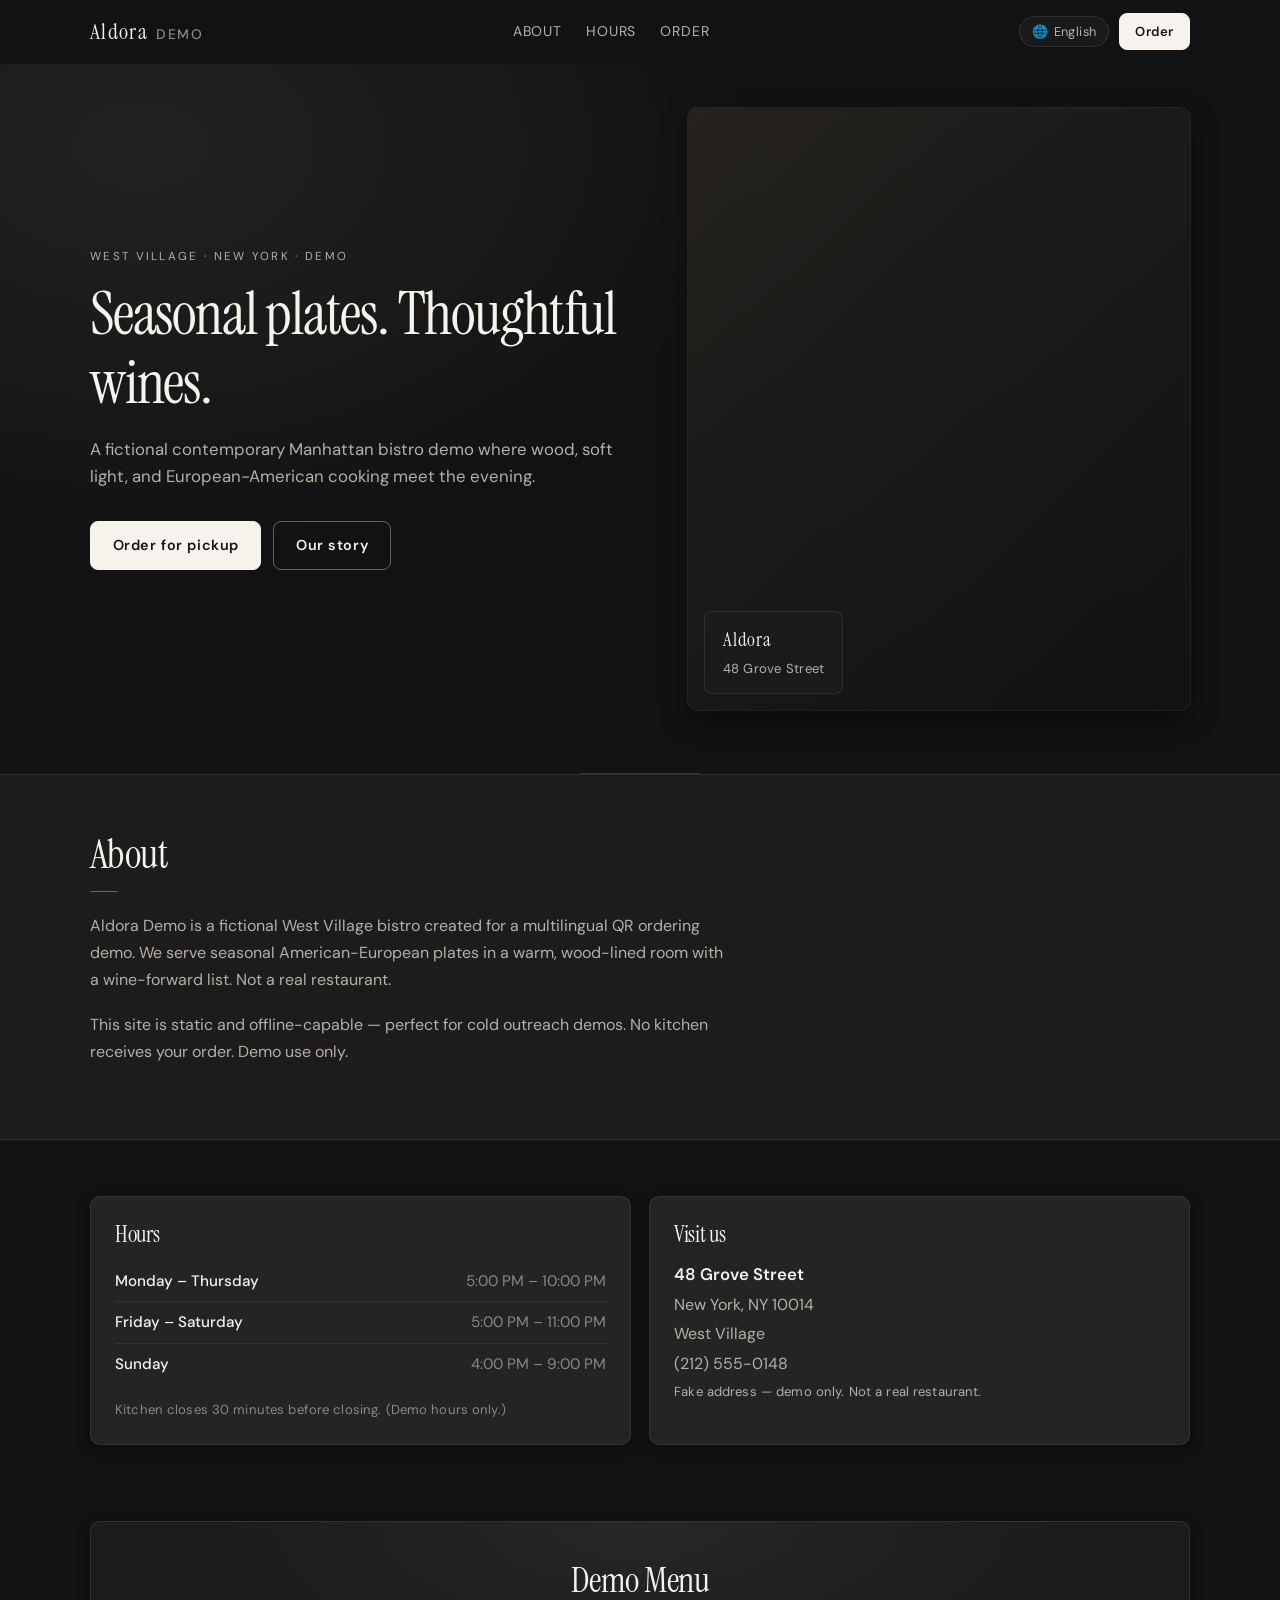
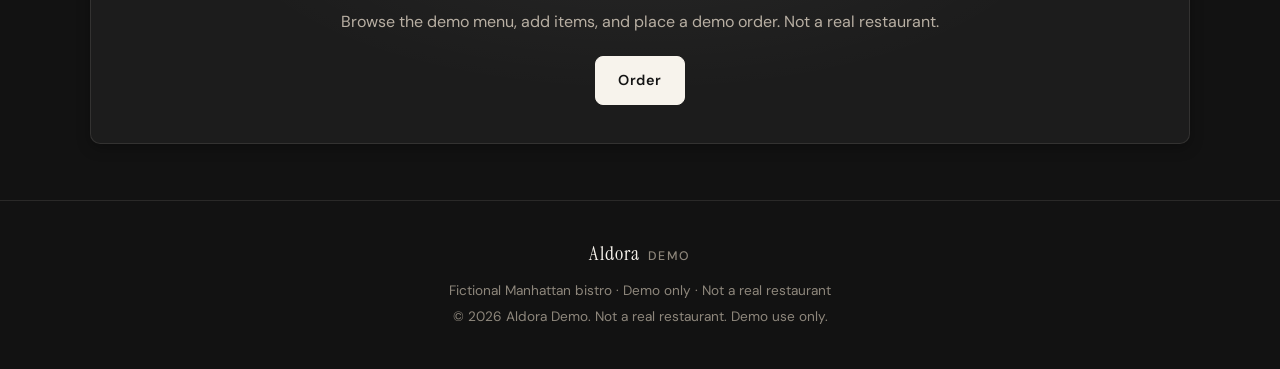
==== commit 7086cc35: "Aesthetic pass: Manhattan black-elegant, matte champagne, no gold glow" ====
--- a/index.html
+++ b/index.html
@@ -7,13 +7,13 @@
     <title>Aldora Demo — Manhattan Bistro Demo</title>
     <link rel="preconnect" href="https://fonts.googleapis.com" />
     <link rel="preconnect" href="https://fonts.gstatic.com" crossorigin />
-    <link href="https://fonts.googleapis.com/css2?family=Cormorant+Garamond:wght@500;600;700&family=DM+Sans:ital,opsz,wght@0,9..40,400;0,9..40,500;0,9..40,600;0,9..40,700;1,9..40,400&display=swap" rel="stylesheet" />
+    <link href="https://fonts.googleapis.com/css2?family=Instrument+Serif&family=DM+Sans:ital,opsz,wght@0,9..40,400;0,9..40,500;0,9..40,600;0,9..40,700;1,9..40,400&display=swap" rel="stylesheet" />
     <link rel="stylesheet" href="styles.css" />
   </head>
   <body data-title-key="meta.title">
     <header class="site-header" data-site-header>
       <div class="container">
-        <a class="brand" href="index.html" data-i18n="nav.brand">Aldora Demo</a>
+        <a class="brand" href="index.html"><span class="brand-name" data-i18n="nav.brandName">Aldora</span> <span class="brand-demo" data-i18n="nav.brandDemo">Demo</span></a>
         <nav class="nav-links" aria-label="Primary">
           <a href="#about" data-i18n="nav.about">About</a>
           <a href="#hours" data-i18n="nav.hours">Hours</a>
@@ -59,7 +59,7 @@
               onerror="this.style.display='none'"
             />
             <div class="hero-badge">
-              <strong data-i18n="nav.brand">Aldora Demo</strong>
+              <strong data-i18n="nav.brandName">Aldora</strong>
               <span>48 Grove Street</span>
             </div>
           </div>
@@ -120,7 +120,7 @@
 
     <footer class="site-footer">
       <div class="container">
-        <span class="brand" data-i18n="nav.brand">Aldora Demo</span>
+        <span class="brand"><span class="brand-name" data-i18n="nav.brandName">Aldora</span> <span class="brand-demo" data-i18n="nav.brandDemo">Demo</span></span>
         <p data-i18n="footer.tagline">Fictional Manhattan bistro · Demo only · Not a real restaurant</p>
         <p data-i18n="footer.rights">© 2026 Aldora Demo. Not a real restaurant. Demo use only.</p>
       </div>
--- a/styles.css
+++ b/styles.css
@@ -1,34 +1,31 @@
-/* Aldora Demo — black luxury / high-end steakhouse night mood */
+/* Aldora Demo — Manhattan black-elegant (stage black, window light, matte champagne) */
 :root {
-  --bg: #0a0a0a;
-  --bg-elevated: #111111;
-  --bg-card: #161616;
-  --bg-card-hover: #1a1a1a;
+  --bg: #121212;
+  --bg-elevated: #1c1c1c;
+  --bg-card: #242424;
+  --bg-card-hover: #2a2a2a;
   --charcoal: #1c1c1c;
-  --ink: #f5f0e8;
-  --ink-soft: #c8bfb0;
-  --muted: #8a8278;
-  --ivory: #f5f0e8;
-  --gold: #c4a574;
-  --gold-bright: #d4af37;
-  --gold-dim: rgba(196, 165, 116, 0.35);
-  --gold-glow: rgba(196, 165, 116, 0.22);
-  --line: rgba(196, 165, 116, 0.18);
-  --line-subtle: rgba(245, 240, 232, 0.08);
-  --accent: #c4a574;
-  --accent-hover: #d4af37;
+  --ink: #f7f3ec;
+  --ink-soft: #b8afa3;
+  --muted: #8e877c;
+  --ivory: #f7f3ec;
+  --champagne: #c2a67a;
+  --soft-light: rgba(247, 243, 236, 0.06);
+  --line: rgba(247, 243, 236, 0.1);
+  --line-subtle: rgba(247, 243, 236, 0.08);
+  --accent: #c2a67a;
+  --warm-tint: rgba(194, 166, 122, 0.14);
   --success: #6b9b7a;
-  --shadow: 0 16px 48px rgba(0, 0, 0, 0.55);
-  --shadow-sm: 0 6px 20px rgba(0, 0, 0, 0.4);
-  --shadow-gold: 0 0 0 1px rgba(196, 165, 116, 0.35), 0 8px 28px rgba(196, 165, 116, 0.12);
-  --radius: 12px;
+  --shadow: 0 10px 28px rgba(0, 0, 0, 0.35);
+  --shadow-sm: 0 4px 14px rgba(0, 0, 0, 0.28);
+  --radius: 10px;
   --radius-sm: 8px;
-  --font-serif: "Cormorant Garamond", "Times New Roman", Georgia, serif;
+  --font-serif: "Instrument Serif", "Times New Roman", Georgia, serif;
   --font-sans: "DM Sans", system-ui, -apple-system, Segoe UI, Roboto, sans-serif;
   --header-h: 64px;
   --safe-bottom: env(safe-area-inset-bottom, 0px);
   --ease-out: cubic-bezier(0.22, 1, 0.36, 1);
-  --reveal-duration: 420ms;
+  --reveal-duration: 400ms;
 }
 
 *,
@@ -45,7 +42,7 @@
   margin: 0;
   font-family: var(--font-sans);
   font-size: 16px;
-  line-height: 1.55;
+  line-height: 1.6;
   color: var(--ink);
   background: var(--bg);
   -webkit-font-smoothing: antialiased;
@@ -61,11 +58,10 @@
   text-decoration: none;
 }
 
-/* Subtle link underline animation for nav / text links */
 .nav-links a,
 .back-link {
   position: relative;
-  background-image: linear-gradient(var(--gold), var(--gold));
+  background-image: linear-gradient(var(--ink-soft), var(--ink-soft));
   background-position: 0 100%;
   background-repeat: no-repeat;
   background-size: 0 1px;
@@ -74,7 +70,7 @@
 
 .nav-links a:hover,
 .back-link:hover {
-  color: var(--gold);
+  color: var(--ivory);
   background-size: 100% 1px;
 }
 
@@ -88,8 +84,8 @@
 h3,
 .serif {
   font-family: var(--font-serif);
-  font-weight: 500;
-  letter-spacing: -0.02em;
+  font-weight: 400;
+  letter-spacing: -0.015em;
   line-height: 1.15;
   color: var(--ivory);
 }
@@ -107,7 +103,7 @@
   height: var(--header-h);
   display: flex;
   align-items: center;
-  background: rgba(10, 10, 10, 0.72);
+  background: rgba(18, 18, 18, 0.72);
   backdrop-filter: blur(0px);
   -webkit-backdrop-filter: blur(0px);
   border-bottom: 1px solid transparent;
@@ -119,11 +115,11 @@
 }
 
 .site-header.is-scrolled {
-  background: rgba(10, 10, 10, 0.88);
+  background: rgba(18, 18, 18, 0.86);
   backdrop-filter: blur(14px);
   -webkit-backdrop-filter: blur(14px);
   border-bottom-color: var(--line);
-  box-shadow: 0 8px 32px rgba(0, 0, 0, 0.35);
+  box-shadow: 0 4px 16px rgba(0, 0, 0, 0.18);
 }
 
 .site-header .container {
@@ -136,19 +132,31 @@
 
 .brand {
   font-family: var(--font-serif);
-  font-size: 1.35rem;
-  font-weight: 600;
-  letter-spacing: 0.04em;
+  font-size: 1.4rem;
+  font-weight: 400;
+  letter-spacing: 0.06em;
   color: var(--ivory);
   transition: color 0.25s ease;
+  display: inline-flex;
+  align-items: baseline;
+  gap: 0.35em;
 }
 
 .brand:hover {
-  color: var(--gold);
-}
-
-.brand span {
-  color: var(--gold);
+  color: var(--ivory);
+}
+
+.brand-name {
+  color: var(--ivory);
+}
+
+.brand-demo {
+  font-family: var(--font-sans);
+  font-size: 0.62em;
+  font-weight: 500;
+  letter-spacing: 0.12em;
+  text-transform: uppercase;
+  color: var(--muted);
 }
 
 .nav-links {
@@ -174,7 +182,7 @@
   justify-content: center;
   gap: 0.4rem;
   border: none;
-  border-radius: 999px;
+  border-radius: var(--radius-sm);
   padding: 0.75rem 1.35rem;
   font-size: 0.9rem;
   font-weight: 600;
@@ -192,26 +200,30 @@
 }
 
 .btn-primary {
-  background: linear-gradient(180deg, #d4b88a 0%, var(--gold) 55%, #a88955 100%);
-  color: #0a0a0a;
-  box-shadow: 0 6px 20px rgba(196, 165, 116, 0.28);
+  background: var(--ivory);
+  color: #141414;
+  border: 1px solid var(--ivory);
+  box-shadow: none;
 }
 
 .btn-primary:hover {
-  background: linear-gradient(180deg, #e0c898 0%, var(--gold-bright) 55%, var(--gold) 100%);
-  box-shadow: 0 8px 28px rgba(212, 175, 55, 0.35);
+  background: #ebe6de;
+  border-color: #ebe6de;
+  color: #121212;
+  box-shadow: none;
+  transform: translateY(-1px);
 }
 
 .btn-secondary {
   background: transparent;
   color: var(--ivory);
-  border: 1px solid var(--line);
+  border: 1px solid rgba(247, 243, 236, 0.35);
 }
 
 .btn-secondary:hover {
-  border-color: var(--gold);
-  color: var(--gold);
-  background: rgba(196, 165, 116, 0.06);
+  border-color: rgba(247, 243, 236, 0.7);
+  color: var(--ivory);
+  background: var(--soft-light);
 }
 
 .btn-ghost {
@@ -221,7 +233,7 @@
 }
 
 .btn-ghost:hover {
-  color: var(--gold);
+  color: var(--ivory);
 }
 
 .btn-sm {
@@ -246,7 +258,7 @@
   align-items: center;
   gap: 0.35rem;
   border: 1px solid var(--line);
-  background: rgba(22, 22, 22, 0.9);
+  background: rgba(28, 28, 28, 0.95);
   border-radius: 999px;
   padding: 0.4rem 0.75rem;
   font-size: 0.8rem;
@@ -256,8 +268,8 @@
 }
 
 .lang-toggle:hover {
-  border-color: var(--gold);
-  color: var(--gold);
+  border-color: rgba(247, 243, 236, 0.28);
+  color: var(--ivory);
 }
 
 .lang-menu {
@@ -304,8 +316,8 @@
 
 .lang-menu button:hover,
 .lang-menu button.is-active {
-  background: rgba(196, 165, 116, 0.1);
-  color: var(--gold);
+  background: var(--soft-light);
+  color: var(--ivory);
 }
 
 /* ---------- Hero ---------- */
@@ -315,16 +327,38 @@
   overflow: hidden;
 }
 
+.hero::before {
+  content: "";
+  position: absolute;
+  top: -20%;
+  left: -10%;
+  width: 70%;
+  height: 90%;
+  background: radial-gradient(
+    ellipse at 30% 35%,
+    rgba(247, 243, 236, 0.07) 0%,
+    rgba(247, 243, 236, 0.03) 40%,
+    transparent 70%
+  );
+  pointer-events: none;
+  z-index: 0;
+}
+
+.hero .container {
+  position: relative;
+  z-index: 1;
+}
+
 .hero::after {
   content: "";
   position: absolute;
   left: 50%;
   bottom: 0;
-  width: min(280px, 40%);
+  width: min(120px, 24%);
   height: 1px;
-  background: linear-gradient(90deg, transparent, var(--gold), transparent);
+  background: rgba(247, 243, 236, 0.22);
   transform: translateX(-50%);
-  opacity: 0.55;
+  opacity: 0.8;
 }
 
 .hero-grid {
@@ -348,7 +382,7 @@
   font-size: 0.72rem;
   text-transform: uppercase;
   letter-spacing: 0.2em;
-  color: var(--gold);
+  color: var(--ink-soft);
   margin: 0 0 0.85rem;
 }
 
@@ -356,7 +390,8 @@
   font-size: clamp(2.5rem, 7vw, 3.75rem);
   margin: 0 0 1.1rem;
   color: var(--ivory);
-  font-weight: 500;
+  font-weight: 400;
+  letter-spacing: -0.02em;
 }
 
 .hero-sub {
@@ -375,12 +410,12 @@
 
 .hero-visual {
   position: relative;
-  border-radius: calc(var(--radius) + 2px);
+  border-radius: var(--radius);
   overflow: hidden;
   aspect-ratio: 4 / 5;
   background:
-    linear-gradient(160deg, rgba(10, 10, 10, 0.2), rgba(10, 10, 10, 0.55)),
-    linear-gradient(135deg, #2a2418 0%, #1a1510 40%, #0a0a0a 100%);
+    linear-gradient(160deg, rgba(18, 18, 18, 0.15), rgba(18, 18, 18, 0.4)),
+    linear-gradient(135deg, #2a2620 0%, #1c1c1c 45%, #141414 100%);
   box-shadow: var(--shadow), 0 0 0 1px var(--line);
   will-change: transform;
 }
@@ -389,16 +424,16 @@
   width: 100%;
   height: 100%;
   object-fit: cover;
-  transform: scale(1.06);
+  transform: scale(1.04);
   transition: transform 0.1s linear;
-  filter: brightness(0.88) contrast(1.05);
+  filter: brightness(0.96) contrast(1.02);
 }
 
 .hero-badge {
   position: absolute;
   left: 1rem;
   bottom: 1rem;
-  background: rgba(10, 10, 10, 0.82);
+  background: rgba(28, 28, 28, 0.88);
   backdrop-filter: blur(10px);
   -webkit-backdrop-filter: blur(10px);
   padding: 0.85rem 1.1rem;
@@ -414,9 +449,10 @@
   display: block;
   font-family: var(--font-serif);
   font-size: 1.2rem;
-  color: var(--gold);
+  font-weight: 400;
+  color: var(--ivory);
   margin-bottom: 0.15rem;
-  letter-spacing: 0.04em;
+  letter-spacing: 0.05em;
 }
 
 /* ---------- Sections + reveal ---------- */
@@ -438,12 +474,12 @@
 .section-title::after {
   content: "";
   display: block;
-  width: 48px;
+  width: 28px;
   height: 1px;
-  background: var(--gold);
+  background: rgba(247, 243, 236, 0.35);
   margin-top: 0.85rem;
   margin-bottom: 1.25rem;
-  opacity: 0.7;
+  opacity: 1;
 }
 
 .lead {
@@ -455,7 +491,7 @@
 
 .reveal {
   opacity: 0;
-  transform: translateY(22px);
+  transform: translateY(18px);
   transition:
     opacity var(--reveal-duration) var(--ease-out),
     transform var(--reveal-duration) var(--ease-out);
@@ -475,24 +511,24 @@
   background: var(--bg-card);
   border: 1px solid var(--line-subtle);
   border-radius: var(--radius);
-  padding: 1.4rem 1.45rem;
+  padding: 1.5rem 1.5rem;
   box-shadow: var(--shadow-sm);
   transition:
-    transform 0.35s var(--ease-out),
-    border-color 0.35s ease,
-    box-shadow 0.35s ease;
+    transform 0.3s var(--ease-out),
+    border-color 0.3s ease,
+    box-shadow 0.3s ease;
 }
 
 .info-card:hover {
-  border-color: var(--line);
-  box-shadow: var(--shadow-gold);
-  transform: translateY(-3px);
+  border-color: rgba(247, 243, 236, 0.18);
+  box-shadow: var(--shadow-sm);
+  transform: translateY(-2px);
 }
 
 .info-card h3 {
   margin: 0 0 0.85rem;
-  font-size: 1.4rem;
-  color: var(--gold);
+  font-size: 1.45rem;
+  color: var(--ivory);
 }
 
 .hours-list {
@@ -546,15 +582,13 @@
 /* ---------- CTA band ---------- */
 .cta-band {
   margin: 1.25rem 0 3.5rem;
-  background:
-    linear-gradient(135deg, rgba(196, 165, 116, 0.12), rgba(10, 10, 10, 0.4)),
-    var(--charcoal);
-  color: var(--ivory);
-  border-radius: calc(var(--radius) + 4px);
+  background: var(--bg-elevated);
+  color: var(--ivory);
+  border-radius: var(--radius);
   border: 1px solid var(--line);
   padding: 2.35rem 1.6rem;
   text-align: center;
-  box-shadow: var(--shadow);
+  box-shadow: var(--shadow-sm);
   position: relative;
   overflow: hidden;
 }
@@ -563,7 +597,11 @@
   content: "";
   position: absolute;
   inset: 0;
-  background: linear-gradient(90deg, transparent 0%, rgba(196, 165, 116, 0.06) 50%, transparent 100%);
+  background: radial-gradient(
+    ellipse at 50% 0%,
+    rgba(247, 243, 236, 0.05),
+    transparent 55%
+  );
   pointer-events: none;
 }
 
@@ -594,11 +632,12 @@
 }
 
 .site-footer .brand {
-  display: block;
+  display: inline-flex;
   margin-bottom: 0.4rem;
   font-size: 1.25rem;
   letter-spacing: 0.06em;
-  color: var(--gold);
+  color: var(--ivory);
+  justify-content: center;
 }
 
 .site-footer p {
@@ -613,7 +652,7 @@
 .cart-fab {
   position: relative;
   border: 1px solid var(--line);
-  background: var(--bg-card);
+  background: var(--bg-elevated);
   border-radius: 999px;
   padding: 0.45rem 0.9rem;
   font-size: 0.82rem;
@@ -631,8 +670,8 @@
 }
 
 .cart-fab:hover {
-  border-color: var(--gold);
-  box-shadow: 0 0 20px var(--gold-glow);
+  border-color: rgba(247, 243, 236, 0.28);
+  background: var(--bg-card);
 }
 
 .cart-fab:active {
@@ -644,8 +683,8 @@
   height: 1.35rem;
   padding: 0 0.35rem;
   border-radius: 999px;
-  background: linear-gradient(180deg, var(--gold-bright), var(--gold));
-  color: #0a0a0a;
+  background: var(--ivory);
+  color: #141414;
   font-size: 0.72rem;
   font-weight: 700;
   display: inline-flex;
@@ -680,10 +719,10 @@
   position: sticky;
   top: var(--header-h);
   z-index: 30;
-  background: rgba(10, 10, 10, 0.92);
+  background: rgba(28, 28, 28, 0.96);
   backdrop-filter: blur(12px);
   -webkit-backdrop-filter: blur(12px);
-  border-bottom: 1px solid var(--line-subtle);
+  border-bottom: 1px solid var(--line);
   margin: 1rem 0 0;
   overflow-x: auto;
   -webkit-overflow-scrolling: touch;
@@ -703,8 +742,8 @@
 
 .cat-chip {
   flex: 0 0 auto;
-  border: 1px solid var(--line-subtle);
-  background: transparent;
+  border: 1px solid var(--line);
+  background: var(--bg-elevated);
   color: var(--ink-soft);
   border-radius: 999px;
   padding: 0.45rem 0.95rem;
@@ -720,15 +759,15 @@
 }
 
 .cat-chip:hover {
-  border-color: var(--gold);
-  color: var(--gold);
+  border-color: rgba(247, 243, 236, 0.28);
+  color: var(--ivory);
 }
 
 .cat-chip.is-active {
-  background: rgba(196, 165, 116, 0.12);
-  color: var(--gold);
-  border-color: var(--gold);
-  box-shadow: 0 0 16px var(--gold-glow);
+  background: var(--ivory);
+  color: #141414;
+  border-color: var(--ivory);
+  box-shadow: none;
 }
 
 .menu-section {
@@ -745,22 +784,22 @@
 .menu-section h2::after {
   content: "";
   display: block;
-  width: 36px;
+  width: 22px;
   height: 1px;
-  background: var(--gold);
+  background: rgba(247, 243, 236, 0.3);
   margin-top: 0.55rem;
-  opacity: 0.65;
+  opacity: 1;
 }
 
 .menu-grid {
   display: grid;
-  gap: 1rem;
+  gap: 1.15rem;
 }
 
 .menu-card {
   display: grid;
-  grid-template-columns: 96px 1fr;
-  gap: 0.9rem;
+  grid-template-columns: 120px 1fr;
+  gap: 1rem;
   background: var(--bg-card);
   border: 1px solid var(--line-subtle);
   border-radius: var(--radius);
@@ -768,15 +807,15 @@
   box-shadow: var(--shadow-sm);
   align-items: stretch;
   transition:
-    transform 0.35s var(--ease-out),
-    border-color 0.35s ease,
-    box-shadow 0.35s ease;
+    transform 0.3s var(--ease-out),
+    border-color 0.3s ease,
+    box-shadow 0.3s ease;
 }
 
 .menu-card:hover {
-  transform: translateY(-4px);
-  border-color: var(--gold-dim);
-  box-shadow: var(--shadow-gold);
+  transform: translateY(-2px);
+  border-color: rgba(247, 243, 236, 0.18);
+  box-shadow: var(--shadow-sm);
 }
 
 .menu-card:active {
@@ -785,8 +824,8 @@
 
 .menu-card-media {
   position: relative;
-  min-height: 96px;
-  background: linear-gradient(145deg, #2a2418, #1a1510 60%, #0a0a0a);
+  min-height: 120px;
+  background: linear-gradient(145deg, #2a2620, #1c1c1c 60%, #141414);
   overflow: hidden;
 }
 
@@ -796,25 +835,35 @@
   object-fit: cover;
   position: absolute;
   inset: 0;
-  filter: brightness(0.9) contrast(1.05);
+  filter: brightness(0.96) contrast(1.02);
   transition: transform 0.5s var(--ease-out);
 }
 
 .menu-card:hover .menu-card-media img {
-  transform: scale(1.06);
+  transform: scale(1.04);
 }
 
 .menu-card-body {
-  padding: 0.85rem 0.95rem 0.85rem 0;
+  padding: 1rem 1.05rem 1rem 0;
   display: flex;
   flex-direction: column;
-  gap: 0.35rem;
+  gap: 0.4rem;
+  min-width: 0;
+}
+
+.menu-card-title {
+  display: flex;
+  align-items: baseline;
+  justify-content: space-between;
+  gap: 0.75rem;
 }
 
 .menu-card-body h3 {
   margin: 0;
   font-size: 1.15rem;
   color: var(--ivory);
+  flex: 1;
+  min-width: 0;
 }
 
 .menu-card-desc {
@@ -823,28 +872,35 @@
   color: var(--muted);
   flex: 1;
   line-height: 1.45;
+  display: -webkit-box;
+  -webkit-line-clamp: 2;
+  -webkit-box-orient: vertical;
+  overflow: hidden;
 }
 
 .menu-card-row {
   display: flex;
   align-items: center;
-  justify-content: space-between;
+  justify-content: flex-end;
   gap: 0.5rem;
-  margin-top: 0.3rem;
+  margin-top: 0.35rem;
 }
 
 .price {
   font-weight: 600;
-  color: var(--gold);
+  color: var(--champagne);
   font-variant-numeric: tabular-nums;
   letter-spacing: 0.02em;
+  font-size: 0.95rem;
+  flex-shrink: 0;
+  text-align: right;
 }
 
 /* ---------- Cart drawer ---------- */
 .cart-overlay {
   position: fixed;
   inset: 0;
-  background: rgba(0, 0, 0, 0.65);
+  background: rgba(0, 0, 0, 0.55);
   opacity: 0;
   pointer-events: none;
   transition: opacity 0.3s var(--ease-out);
@@ -862,9 +918,9 @@
   right: 0;
   height: 100%;
   width: min(400px, 100%);
-  background: var(--bg-elevated);
+  background: #1c1c1c;
   border-left: 1px solid var(--line);
-  box-shadow: -12px 0 48px rgba(0, 0, 0, 0.5);
+  box-shadow: -8px 0 32px rgba(0, 0, 0, 0.4);
   transform: translateX(100%);
   transition: transform 0.35s var(--ease-out);
   z-index: 70;
@@ -898,7 +954,7 @@
 
 .cart-empty {
   text-align: center;
-  padding: 2.75rem 1rem;
+  padding: 2.5rem 1rem;
   color: var(--muted);
 }
 
@@ -908,6 +964,10 @@
 
 .cart-empty strong {
   color: var(--ink-soft);
+}
+
+.cart-empty .btn {
+  margin-top: 1.1rem;
 }
 
 .cart-line {
@@ -927,7 +987,7 @@
 .cart-line-price {
   font-variant-numeric: tabular-nums;
   font-weight: 600;
-  color: var(--gold);
+  color: var(--champagne);
 }
 
 .cart-line-controls {
@@ -940,7 +1000,7 @@
 .qty-btn {
   width: 32px;
   height: 32px;
-  border-radius: 8px;
+  border-radius: var(--radius-sm);
   border: 1px solid var(--line);
   background: var(--bg-card);
   font-size: 1rem;
@@ -950,9 +1010,9 @@
 }
 
 .qty-btn:hover {
-  border-color: var(--gold);
-  color: var(--gold);
-  background: rgba(196, 165, 116, 0.08);
+  border-color: rgba(247, 243, 236, 0.28);
+  color: var(--ivory);
+  background: var(--soft-light);
 }
 
 .qty-btn:active {
@@ -970,7 +1030,7 @@
 .cart-footer {
   border-top: 1px solid var(--line);
   padding: 1.1rem 1.2rem calc(1.1rem + var(--safe-bottom));
-  background: var(--bg-card);
+  background: #242424;
 }
 
 .totals {
@@ -996,7 +1056,7 @@
 }
 
 .totals-row.total span:last-child {
-  color: var(--gold);
+  color: var(--champagne);
 }
 
 .cart-actions {
@@ -1008,7 +1068,7 @@
 .modal-overlay {
   position: fixed;
   inset: 0;
-  background: rgba(0, 0, 0, 0.7);
+  background: rgba(0, 0, 0, 0.6);
   display: flex;
   align-items: flex-end;
   justify-content: center;
@@ -1044,7 +1104,7 @@
   width: 48px;
   height: 48px;
   border-radius: 50%;
-  background: rgba(196, 165, 116, 0.12);
+  background: var(--soft-light);
   border: 1px solid var(--line);
   display: grid;
   place-items: center;
@@ -1059,7 +1119,7 @@
 
 .modal-message {
   font-weight: 600;
-  color: var(--gold);
+  color: var(--ivory);
   margin: 0 0 0.5rem;
 }
 
@@ -1075,11 +1135,11 @@
   left: 50%;
   bottom: calc(1.25rem + var(--safe-bottom));
   transform: translateX(-50%) translateY(120%);
-  background: var(--charcoal);
+  background: var(--bg-elevated);
   color: var(--ivory);
   border: 1px solid var(--line);
   padding: 0.75rem 1.2rem;
-  border-radius: 999px;
+  border-radius: var(--radius-sm);
   font-size: 0.88rem;
   font-weight: 500;
   letter-spacing: 0.02em;
@@ -1125,11 +1185,11 @@
   }
 
   .menu-card {
-    grid-template-columns: 120px 1fr;
+    grid-template-columns: 140px 1fr;
   }
 
   .menu-card-media {
-    min-height: 120px;
+    min-height: 140px;
   }
 
   .modal-overlay {
@@ -1168,7 +1228,8 @@
   }
 
   .menu-card:hover,
-  .info-card:hover {
+  .info-card:hover,
+  .btn-primary:hover {
     transform: none;
   }
 }
